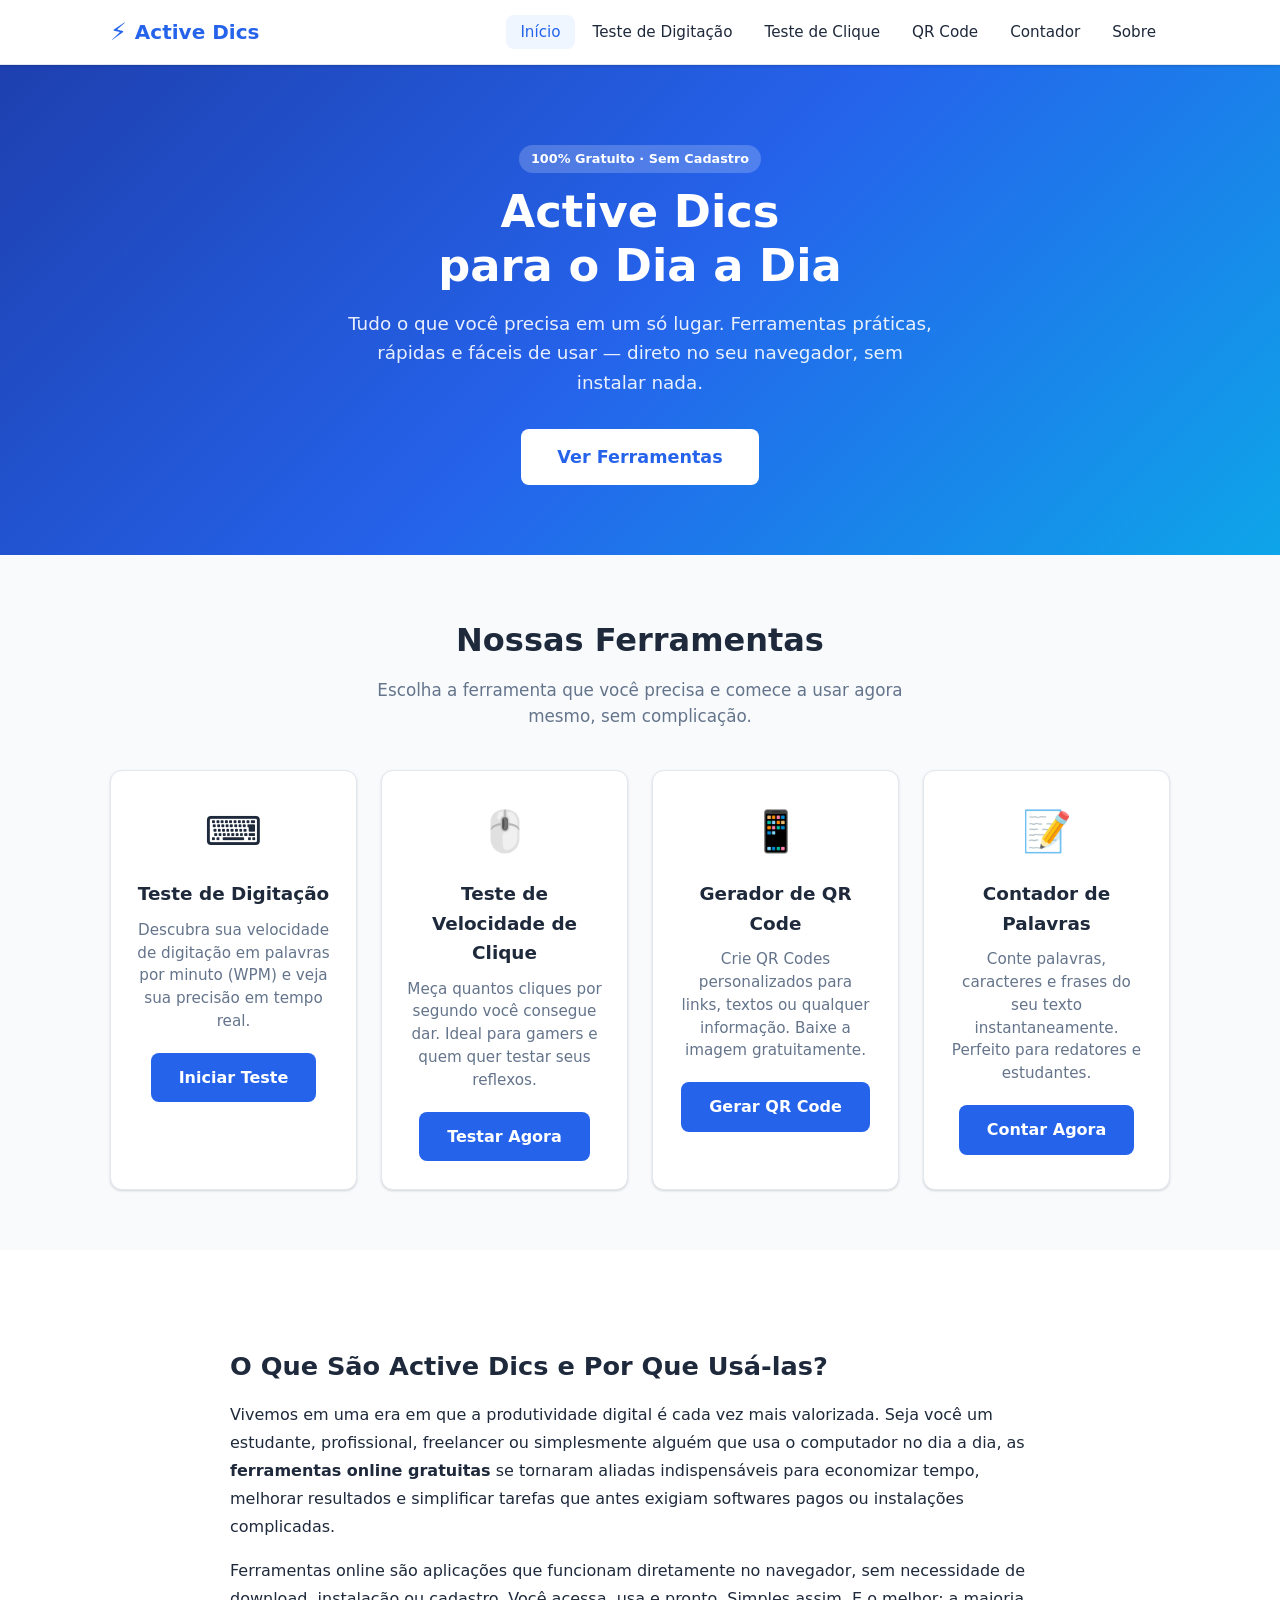
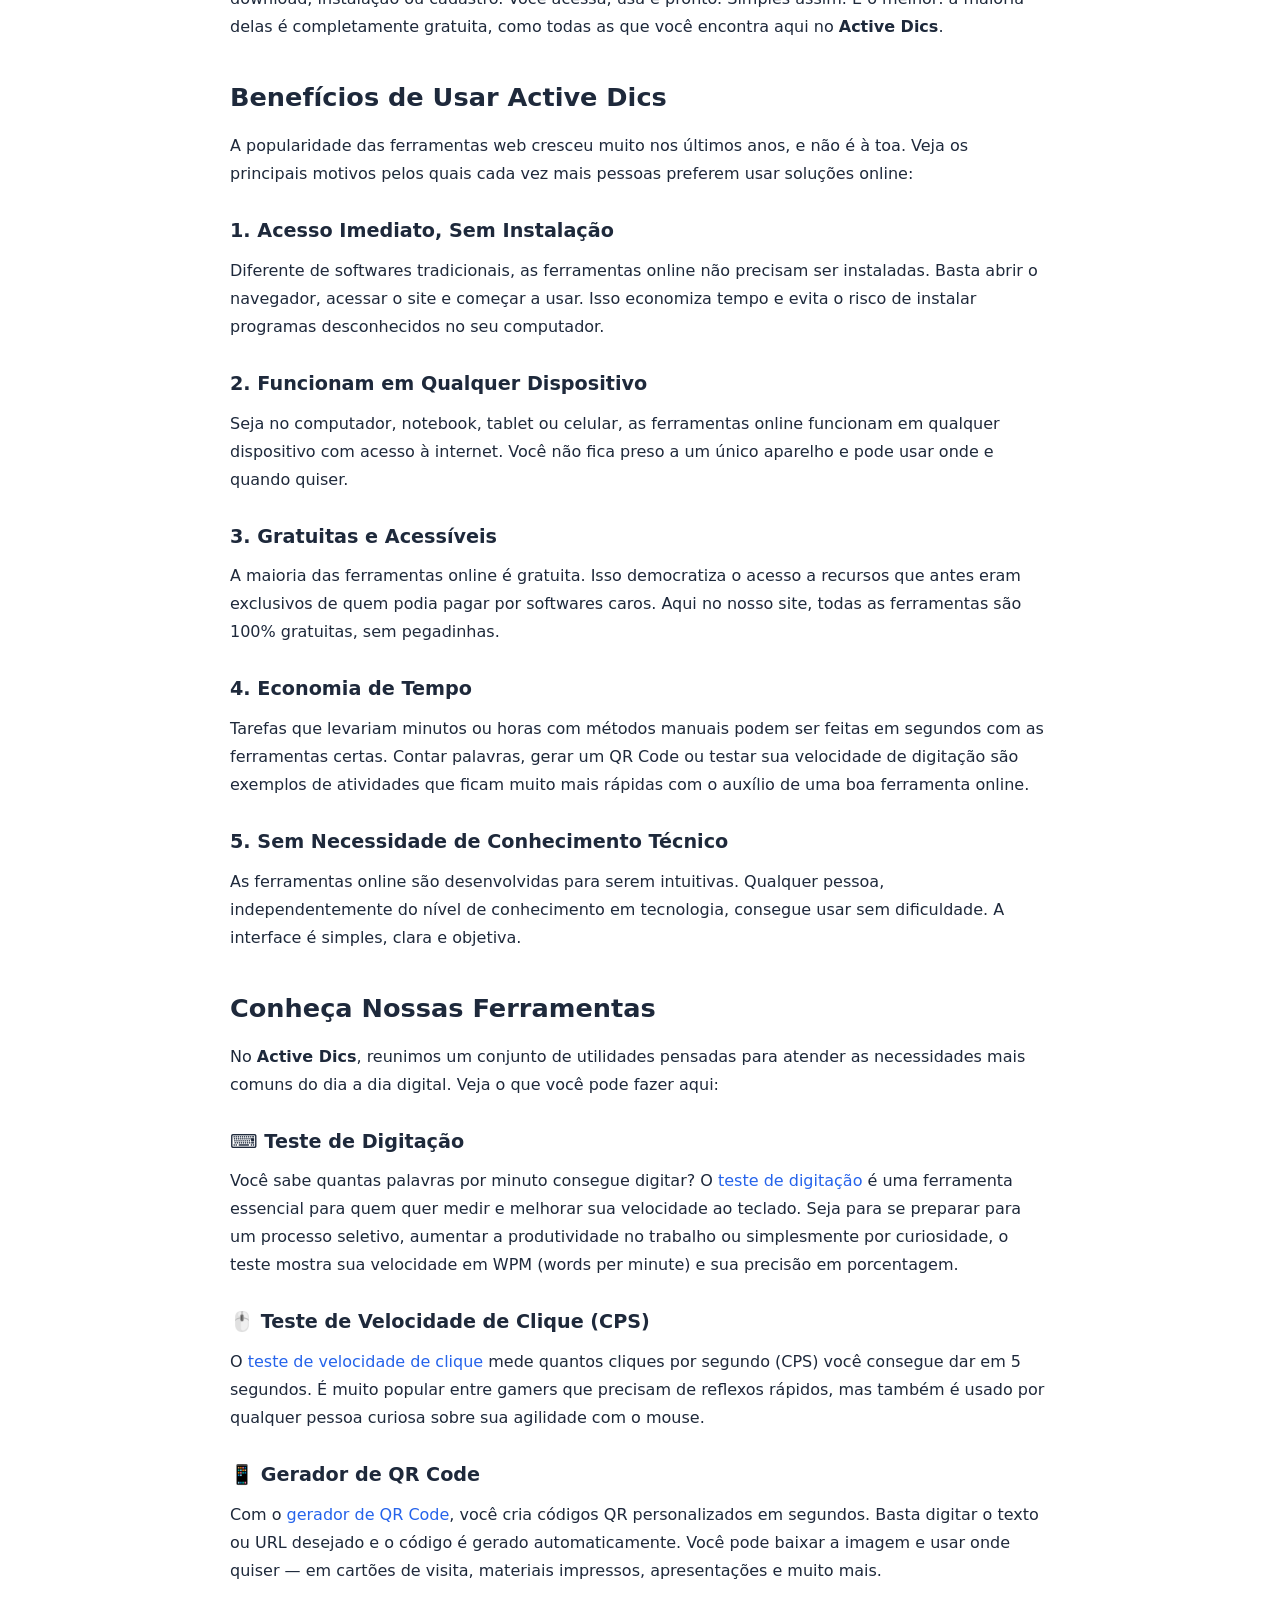
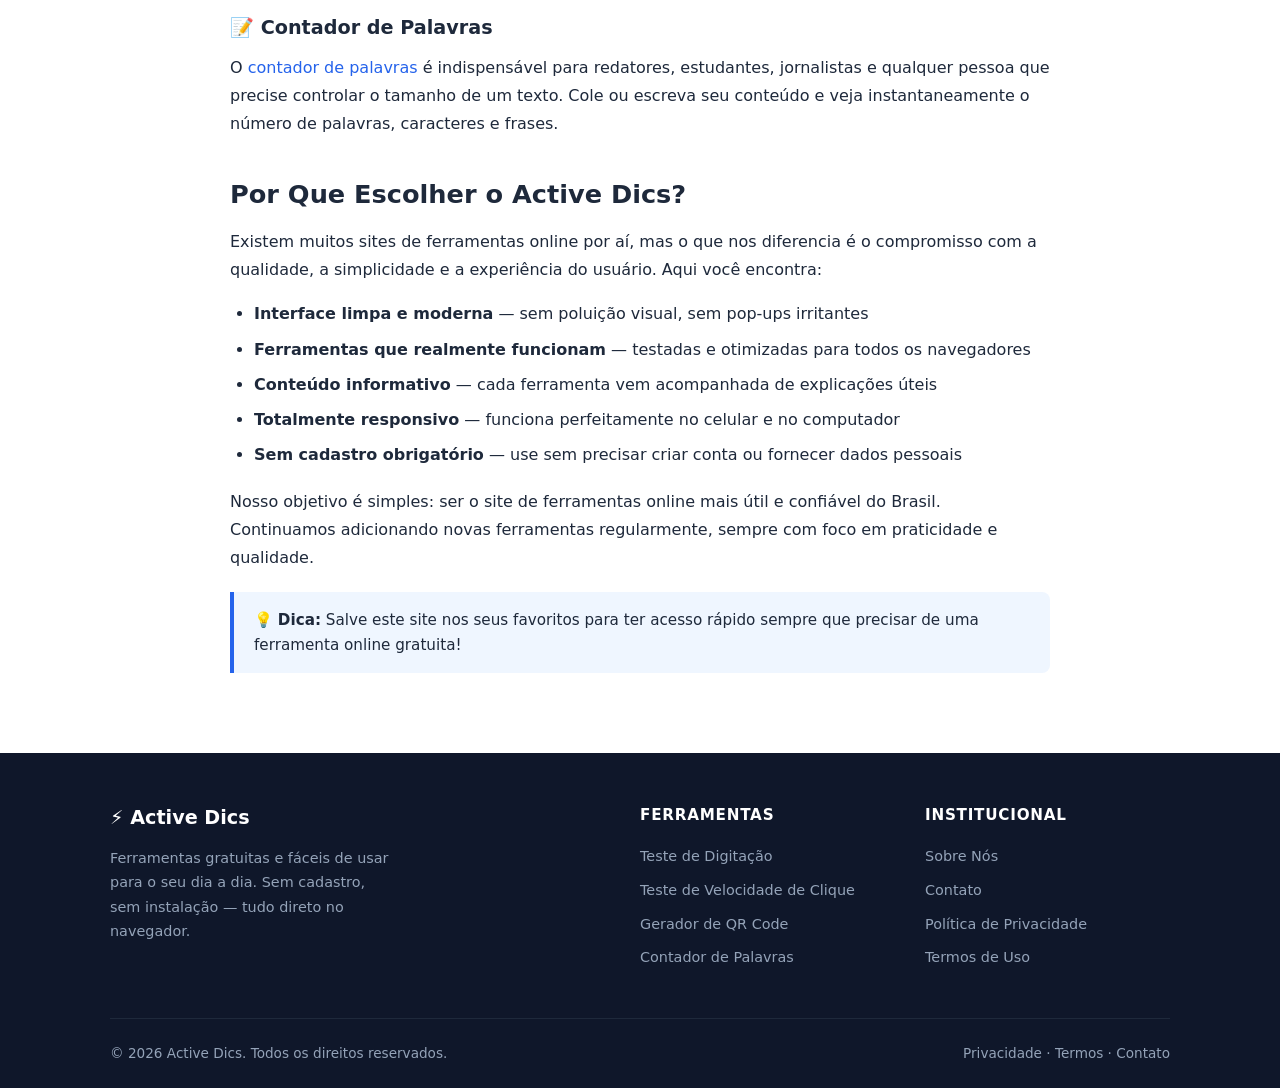
==== index.html @ cbcc15b8 "v1.0" ====
<!DOCTYPE html>
<html lang="pt-BR">
<head>
  <meta charset="UTF-8" />
  <meta name="viewport" content="width=device-width, initial-scale=1.0" />
  <title>Active Dics — Ferramentas Digitais Grátis para o Dia a Dia</title>
  <meta name="description" content="Acesse ferramentas online gratuitas: teste de digitação, teste de velocidade de clique, gerador de QR Code, contador de palavras e muito mais. Sem cadastro, direto no navegador." />
  <meta name="keywords" content="ferramentas online grátis, teste de digitação, gerador qr code, contador de palavras, teste de clique, ferramentas web" />
  <meta name="robots" content="index, follow" />
  <link rel="canonical" href="https://activedics.com/index.html" />
  <!-- Open Graph -->
  <meta property="og:title" content="Active Dics para o Dia a Dia" />
  <meta property="og:description" content="Ferramentas gratuitas e fáceis de usar direto no navegador. Teste de digitação, QR Code, contador de palavras e mais." />
  <meta property="og:type" content="website" />
  <link rel="stylesheet" href="css/style.css" />
</head>
<body>

  <div id="header-placeholder"></div>

  <!-- Hero -->
  <section class="hero">
    <div class="container">
      <span class="badge" style="background:rgba(255,255,255,0.2);color:white;">100% Gratuito · Sem Cadastro</span>
      <h1>Active Dics<br>para o Dia a Dia</h1>
      <p>Tudo o que você precisa em um só lugar. Ferramentas práticas, rápidas e fáceis de usar — direto no seu navegador, sem instalar nada.</p>
      <a href="#ferramentas" class="btn btn-primary btn-lg">Ver Ferramentas</a>
    </div>
  </section>

  <!-- Cards de Ferramentas -->
  <section class="section" id="ferramentas">
    <div class="container">
      <div class="section-title">
        <h2>Nossas Ferramentas</h2>
        <p>Escolha a ferramenta que você precisa e comece a usar agora mesmo, sem complicação.</p>
      </div>
      <div class="tools-grid">

        <div class="tool-card">
          <span class="tool-card-icon">⌨️</span>
          <h3>Teste de Digitação</h3>
          <p>Descubra sua velocidade de digitação em palavras por minuto (WPM) e veja sua precisão em tempo real.</p>
          <a href="teste-digitacao.html" class="btn btn-blue">Iniciar Teste</a>
        </div>

        <div class="tool-card">
          <span class="tool-card-icon">🖱️</span>
          <h3>Teste de Velocidade de Clique</h3>
          <p>Meça quantos cliques por segundo você consegue dar. Ideal para gamers e quem quer testar seus reflexos.</p>
          <a href="teste-clique.html" class="btn btn-blue">Testar Agora</a>
        </div>

        <div class="tool-card">
          <span class="tool-card-icon">📱</span>
          <h3>Gerador de QR Code</h3>
          <p>Crie QR Codes personalizados para links, textos ou qualquer informação. Baixe a imagem gratuitamente.</p>
          <a href="gerador-qrcode.html" class="btn btn-blue">Gerar QR Code</a>
        </div>

        <div class="tool-card">
          <span class="tool-card-icon">📝</span>
          <h3>Contador de Palavras</h3>
          <p>Conte palavras, caracteres e frases do seu texto instantaneamente. Perfeito para redatores e estudantes.</p>
          <a href="contador-palavras.html" class="btn btn-blue">Contar Agora</a>
        </div>

      </div>
    </div>
  </section>

  <!-- Conteúdo SEO -->
  <section class="section section-alt">
    <div class="container">
      <div class="seo-content">

        <h2>O Que São Active Dics e Por Que Usá-las?</h2>
        <p>Vivemos em uma era em que a produtividade digital é cada vez mais valorizada. Seja você um estudante, profissional, freelancer ou simplesmente alguém que usa o computador no dia a dia, as <strong>ferramentas online gratuitas</strong> se tornaram aliadas indispensáveis para economizar tempo, melhorar resultados e simplificar tarefas que antes exigiam softwares pagos ou instalações complicadas.</p>

        <p>Ferramentas online são aplicações que funcionam diretamente no navegador, sem necessidade de download, instalação ou cadastro. Você acessa, usa e pronto. Simples assim. E o melhor: a maioria delas é completamente gratuita, como todas as que você encontra aqui no <strong>Active Dics</strong>.</p>

        <h2>Benefícios de Usar Active Dics</h2>
        <p>A popularidade das ferramentas web cresceu muito nos últimos anos, e não é à toa. Veja os principais motivos pelos quais cada vez mais pessoas preferem usar soluções online:</p>

        <h3>1. Acesso Imediato, Sem Instalação</h3>
        <p>Diferente de softwares tradicionais, as ferramentas online não precisam ser instaladas. Basta abrir o navegador, acessar o site e começar a usar. Isso economiza tempo e evita o risco de instalar programas desconhecidos no seu computador.</p>

        <h3>2. Funcionam em Qualquer Dispositivo</h3>
        <p>Seja no computador, notebook, tablet ou celular, as ferramentas online funcionam em qualquer dispositivo com acesso à internet. Você não fica preso a um único aparelho e pode usar onde e quando quiser.</p>

        <h3>3. Gratuitas e Acessíveis</h3>
        <p>A maioria das ferramentas online é gratuita. Isso democratiza o acesso a recursos que antes eram exclusivos de quem podia pagar por softwares caros. Aqui no nosso site, todas as ferramentas são 100% gratuitas, sem pegadinhas.</p>

        <h3>4. Economia de Tempo</h3>
        <p>Tarefas que levariam minutos ou horas com métodos manuais podem ser feitas em segundos com as ferramentas certas. Contar palavras, gerar um QR Code ou testar sua velocidade de digitação são exemplos de atividades que ficam muito mais rápidas com o auxílio de uma boa ferramenta online.</p>

        <h3>5. Sem Necessidade de Conhecimento Técnico</h3>
        <p>As ferramentas online são desenvolvidas para serem intuitivas. Qualquer pessoa, independentemente do nível de conhecimento em tecnologia, consegue usar sem dificuldade. A interface é simples, clara e objetiva.</p>

        <h2>Conheça Nossas Ferramentas</h2>
        <p>No <strong>Active Dics</strong>, reunimos um conjunto de utilidades pensadas para atender as necessidades mais comuns do dia a dia digital. Veja o que você pode fazer aqui:</p>

        <h3>⌨️ Teste de Digitação</h3>
        <p>Você sabe quantas palavras por minuto consegue digitar? O <a href="teste-digitacao.html">teste de digitação</a> é uma ferramenta essencial para quem quer medir e melhorar sua velocidade ao teclado. Seja para se preparar para um processo seletivo, aumentar a produtividade no trabalho ou simplesmente por curiosidade, o teste mostra sua velocidade em WPM (words per minute) e sua precisão em porcentagem.</p>

        <h3>🖱️ Teste de Velocidade de Clique (CPS)</h3>
        <p>O <a href="teste-clique.html">teste de velocidade de clique</a> mede quantos cliques por segundo (CPS) você consegue dar em 5 segundos. É muito popular entre gamers que precisam de reflexos rápidos, mas também é usado por qualquer pessoa curiosa sobre sua agilidade com o mouse.</p>

        <h3>📱 Gerador de QR Code</h3>
        <p>Com o <a href="gerador-qrcode.html">gerador de QR Code</a>, você cria códigos QR personalizados em segundos. Basta digitar o texto ou URL desejado e o código é gerado automaticamente. Você pode baixar a imagem e usar onde quiser — em cartões de visita, materiais impressos, apresentações e muito mais.</p>

        <h3>📝 Contador de Palavras</h3>
        <p>O <a href="contador-palavras.html">contador de palavras</a> é indispensável para redatores, estudantes, jornalistas e qualquer pessoa que precise controlar o tamanho de um texto. Cole ou escreva seu conteúdo e veja instantaneamente o número de palavras, caracteres e frases.</p>

        <h2>Por Que Escolher o Active Dics?</h2>
        <p>Existem muitos sites de ferramentas online por aí, mas o que nos diferencia é o compromisso com a qualidade, a simplicidade e a experiência do usuário. Aqui você encontra:</p>
        <ul>
          <li><strong>Interface limpa e moderna</strong> — sem poluição visual, sem pop-ups irritantes</li>
          <li><strong>Ferramentas que realmente funcionam</strong> — testadas e otimizadas para todos os navegadores</li>
          <li><strong>Conteúdo informativo</strong> — cada ferramenta vem acompanhada de explicações úteis</li>
          <li><strong>Totalmente responsivo</strong> — funciona perfeitamente no celular e no computador</li>
          <li><strong>Sem cadastro obrigatório</strong> — use sem precisar criar conta ou fornecer dados pessoais</li>
        </ul>

        <p>Nosso objetivo é simples: ser o site de ferramentas online mais útil e confiável do Brasil. Continuamos adicionando novas ferramentas regularmente, sempre com foco em praticidade e qualidade.</p>

        <div class="info-box">
          💡 <strong>Dica:</strong> Salve este site nos seus favoritos para ter acesso rápido sempre que precisar de uma ferramenta online gratuita!
        </div>

      </div>
    </div>
  </section>

  <div id="footer-placeholder"></div>

  <script src="js/components.js"></script>
  <script src="js/main.js"></script>
</body>
</html>
---- css/style.css ----
/* ===========================
   Active Dics
   CSS Principal
   =========================== */

/* Reset e Base */
*, *::before, *::after {
  box-sizing: border-box;
  margin: 0;
  padding: 0;
}

:root {
  --primary: #2563eb;
  --primary-dark: #1d4ed8;
  --primary-light: #eff6ff;
  --secondary: #10b981;
  --accent: #f59e0b;
  --text: #1e293b;
  --text-muted: #64748b;
  --bg: #f8fafc;
  --white: #ffffff;
  --border: #e2e8f0;
  --shadow: 0 1px 3px rgba(0,0,0,0.1), 0 1px 2px rgba(0,0,0,0.06);
  --shadow-md: 0 4px 6px rgba(0,0,0,0.07), 0 2px 4px rgba(0,0,0,0.06);
  --shadow-lg: 0 10px 15px rgba(0,0,0,0.1), 0 4px 6px rgba(0,0,0,0.05);
  --radius: 8px;
  --radius-lg: 12px;
  --font: 'Segoe UI', system-ui, -apple-system, sans-serif;
}

html { scroll-behavior: smooth; }

body {
  font-family: var(--font);
  color: var(--text);
  background: var(--bg);
  line-height: 1.6;
  font-size: 16px;
}

a {
  color: var(--primary);
  text-decoration: none;
  transition: color 0.2s;
}
a:hover { color: var(--primary-dark); text-decoration: underline; }

img { max-width: 100%; height: auto; }

/* ===========================
   Layout
   =========================== */
.container {
  max-width: 1100px;
  margin: 0 auto;
  padding: 0 20px;
}

.section { padding: 60px 0; }
.section-alt { background: var(--white); }

/* ===========================
   Header / Nav
   =========================== */
header {
  background: var(--white);
  border-bottom: 1px solid var(--border);
  position: sticky;
  top: 0;
  z-index: 100;
  box-shadow: var(--shadow);
}

.nav-inner {
  display: flex;
  align-items: center;
  justify-content: space-between;
  height: 64px;
}

.logo {
  font-size: 1.25rem;
  font-weight: 700;
  color: var(--primary);
  text-decoration: none;
  display: flex;
  align-items: center;
  gap: 8px;
}
.logo:hover { text-decoration: none; color: var(--primary-dark); }
.logo-icon { font-size: 1.5rem; }

nav ul {
  list-style: none;
  display: flex;
  gap: 4px;
}

nav ul li a {
  padding: 8px 14px;
  border-radius: var(--radius);
  color: var(--text);
  font-size: 0.95rem;
  font-weight: 500;
  transition: background 0.2s, color 0.2s;
  text-decoration: none;
}
nav ul li a:hover,
nav ul li a.active {
  background: var(--primary-light);
  color: var(--primary);
  text-decoration: none;
}

.nav-toggle {
  display: none;
  background: none;
  border: none;
  cursor: pointer;
  padding: 8px;
  color: var(--text);
  font-size: 1.5rem;
}

/* ===========================
   Hero
   =========================== */
.hero {
  background: linear-gradient(135deg, #1e40af 0%, #2563eb 50%, #0ea5e9 100%);
  color: var(--white);
  padding: 80px 0 70px;
  text-align: center;
}

.hero h1 {
  font-size: clamp(1.8rem, 4vw, 2.8rem);
  font-weight: 800;
  margin-bottom: 16px;
  line-height: 1.2;
}

.hero p {
  font-size: 1.15rem;
  opacity: 0.9;
  max-width: 600px;
  margin: 0 auto 32px;
}

.btn {
  display: inline-flex;
  align-items: center;
  gap: 8px;
  padding: 12px 28px;
  border-radius: var(--radius);
  font-size: 1rem;
  font-weight: 600;
  cursor: pointer;
  border: none;
  transition: all 0.2s;
  text-decoration: none;
}

.btn-primary {
  background: var(--white);
  color: var(--primary);
}
.btn-primary:hover {
  background: var(--primary-light);
  color: var(--primary-dark);
  text-decoration: none;
  transform: translateY(-1px);
  box-shadow: var(--shadow-md);
}

.btn-blue {
  background: var(--primary);
  color: var(--white);
}
.btn-blue:hover {
  background: var(--primary-dark);
  color: var(--white);
  text-decoration: none;
  transform: translateY(-1px);
  box-shadow: var(--shadow-md);
}

.btn-green {
  background: var(--secondary);
  color: var(--white);
}
.btn-green:hover {
  background: #059669;
  color: var(--white);
  text-decoration: none;
  transform: translateY(-1px);
}

.btn-outline {
  background: transparent;
  color: var(--primary);
  border: 2px solid var(--primary);
}
.btn-outline:hover {
  background: var(--primary);
  color: var(--white);
  text-decoration: none;
}

.btn-lg { padding: 14px 36px; font-size: 1.1rem; }
.btn-sm { padding: 8px 18px; font-size: 0.9rem; }

/* ===========================
   Cards de Ferramentas
   =========================== */
.tools-grid {
  display: grid;
  grid-template-columns: repeat(auto-fit, minmax(240px, 1fr));
  gap: 24px;
  margin-top: 40px;
}

.tool-card {
  background: var(--white);
  border: 1px solid var(--border);
  border-radius: var(--radius-lg);
  padding: 28px 24px;
  text-align: center;
  transition: transform 0.2s, box-shadow 0.2s;
  box-shadow: var(--shadow);
}

.tool-card:hover {
  transform: translateY(-4px);
  box-shadow: var(--shadow-lg);
}

.tool-card-icon {
  font-size: 2.5rem;
  margin-bottom: 16px;
  display: block;
}

.tool-card h3 {
  font-size: 1.15rem;
  font-weight: 700;
  margin-bottom: 10px;
  color: var(--text);
}

.tool-card p {
  color: var(--text-muted);
  font-size: 0.95rem;
  margin-bottom: 20px;
  line-height: 1.5;
}

/* ===========================
   Seção de Conteúdo SEO
   =========================== */
.seo-content {
  max-width: 820px;
  margin: 0 auto;
}

.seo-content h2 {
  font-size: 1.6rem;
  font-weight: 700;
  margin: 36px 0 14px;
  color: var(--text);
}

.seo-content h3 {
  font-size: 1.2rem;
  font-weight: 600;
  margin: 28px 0 10px;
  color: var(--text);
}

.seo-content p {
  margin-bottom: 16px;
  color: var(--text);
  line-height: 1.75;
}

.seo-content ul, .seo-content ol {
  margin: 12px 0 20px 24px;
}

.seo-content li {
  margin-bottom: 8px;
  line-height: 1.7;
}

/* ===========================
   Ferramenta (Tool Box)
   =========================== */
.tool-box {
  background: var(--white);
  border: 1px solid var(--border);
  border-radius: var(--radius-lg);
  padding: 36px;
  box-shadow: var(--shadow-md);
  margin-bottom: 40px;
}

.tool-box h2 {
  font-size: 1.4rem;
  font-weight: 700;
  margin-bottom: 20px;
  color: var(--text);
  display: flex;
  align-items: center;
  gap: 10px;
}

/* ===========================
   Typing Test
   =========================== */
#typing-text-display {
  background: var(--bg);
  border: 2px solid var(--border);
  border-radius: var(--radius);
  padding: 20px;
  font-size: 1.1rem;
  line-height: 1.8;
  margin-bottom: 16px;
  min-height: 100px;
  user-select: none;
  word-break: break-word;
  word-wrap: break-word;
  overflow-wrap: break-word;
  white-space: pre-wrap;
  overflow: hidden;
}

#typing-text-display .correct { color: var(--secondary); }
#typing-text-display .incorrect { color: #ef4444; background: #fee2e2; border-radius: 2px; }
#typing-text-display .current { background: var(--primary); color: white; border-radius: 2px; }
#typing-text-display span { white-space: pre-wrap; }

#typing-input {
  width: 100%;
  padding: 14px 16px;
  border: 2px solid var(--border);
  border-radius: var(--radius);
  font-size: 1rem;
  font-family: var(--font);
  resize: none;
  transition: border-color 0.2s;
  outline: none;
}
#typing-input:focus { border-color: var(--primary); }

.stats-row {
  display: flex;
  gap: 20px;
  flex-wrap: wrap;
  margin: 20px 0;
}

.stat-box {
  flex: 1;
  min-width: 100px;
  background: var(--primary-light);
  border-radius: var(--radius);
  padding: 16px;
  text-align: center;
}

.stat-box .stat-value {
  font-size: 2rem;
  font-weight: 800;
  color: var(--primary);
  display: block;
}

.stat-box .stat-label {
  font-size: 0.85rem;
  color: var(--text-muted);
  font-weight: 500;
}

.result-screen {
  display: none;
  text-align: center;
  padding: 30px;
  background: linear-gradient(135deg, var(--primary-light), #f0fdf4);
  border-radius: var(--radius-lg);
  border: 1px solid var(--border);
}

.result-screen.show { display: block; }

.result-screen h3 {
  font-size: 1.5rem;
  margin-bottom: 20px;
  color: var(--text);
}

.result-grid {
  display: flex;
  justify-content: center;
  gap: 30px;
  flex-wrap: wrap;
  margin-bottom: 24px;
}

.result-item {
  text-align: center;
}

.result-item .big-num {
  font-size: 3rem;
  font-weight: 800;
  color: var(--primary);
  display: block;
}

.result-item .label {
  font-size: 0.9rem;
  color: var(--text-muted);
}

/* ===========================
   CPS Test
   =========================== */
#cps-btn {
  width: 100%;
  padding: 40px;
  font-size: 1.4rem;
  font-weight: 700;
  border-radius: var(--radius-lg);
  background: linear-gradient(135deg, var(--primary), var(--primary-dark));
  color: white;
  border: none;
  cursor: pointer;
  transition: all 0.1s;
  user-select: none;
  box-shadow: var(--shadow-md);
}

#cps-btn:active { transform: scale(0.98); }

#cps-btn.active {
  background: linear-gradient(135deg, var(--secondary), #059669);
}

.cps-timer-bar {
  height: 8px;
  background: var(--border);
  border-radius: 99px;
  margin: 16px 0;
  overflow: hidden;
}

.cps-timer-fill {
  height: 100%;
  background: var(--primary);
  border-radius: 99px;
  transition: width 0.1s linear;
  width: 100%;
}

/* ===========================
   QR Code
   =========================== */
#qr-input {
  width: 100%;
  padding: 14px 16px;
  border: 2px solid var(--border);
  border-radius: var(--radius);
  font-size: 1rem;
  font-family: var(--font);
  outline: none;
  transition: border-color 0.2s;
  margin-bottom: 16px;
}
#qr-input:focus { border-color: var(--primary); }

#qr-output {
  display: flex;
  flex-direction: column;
  align-items: center;
  gap: 16px;
  padding: 24px;
  background: var(--bg);
  border-radius: var(--radius);
  border: 1px solid var(--border);
  min-height: 200px;
  justify-content: center;
}

#qr-canvas {
  border-radius: var(--radius);
  box-shadow: var(--shadow);
}

/* ===========================
   Word Counter
   =========================== */
#word-input {
  width: 100%;
  min-height: 200px;
  padding: 16px;
  border: 2px solid var(--border);
  border-radius: var(--radius);
  font-size: 1rem;
  font-family: var(--font);
  resize: vertical;
  outline: none;
  transition: border-color 0.2s;
  line-height: 1.6;
}
#word-input:focus { border-color: var(--primary); }

.word-stats {
  display: grid;
  grid-template-columns: repeat(auto-fit, minmax(130px, 1fr));
  gap: 16px;
  margin-top: 20px;
}

.word-stat {
  background: var(--white);
  border: 1px solid var(--border);
  border-radius: var(--radius);
  padding: 20px 16px;
  text-align: center;
  box-shadow: var(--shadow);
}

.word-stat .num {
  font-size: 2.2rem;
  font-weight: 800;
  color: var(--primary);
  display: block;
}

.word-stat .lbl {
  font-size: 0.85rem;
  color: var(--text-muted);
  font-weight: 500;
}

/* ===========================
   Contact Form
   =========================== */
.contact-form {
  max-width: 600px;
  margin: 0 auto;
}

.form-group {
  margin-bottom: 20px;
}

.form-group label {
  display: block;
  font-weight: 600;
  margin-bottom: 6px;
  color: var(--text);
  font-size: 0.95rem;
}

.form-group input,
.form-group textarea,
.form-group select {
  width: 100%;
  padding: 12px 16px;
  border: 2px solid var(--border);
  border-radius: var(--radius);
  font-size: 1rem;
  font-family: var(--font);
  outline: none;
  transition: border-color 0.2s;
  background: var(--white);
  color: var(--text);
}

.form-group input:focus,
.form-group textarea:focus {
  border-color: var(--primary);
}

.form-group textarea { min-height: 140px; resize: vertical; }

.form-success {
  display: none;
  background: #f0fdf4;
  border: 1px solid #86efac;
  border-radius: var(--radius);
  padding: 20px;
  text-align: center;
  color: #166534;
  font-weight: 600;
}

/* ===========================
   Page Hero (inner pages)
   =========================== */
.page-hero {
  background: linear-gradient(135deg, #1e40af 0%, #2563eb 100%);
  color: white;
  padding: 50px 0 40px;
  text-align: center;
}

.page-hero h1 {
  font-size: clamp(1.6rem, 3.5vw, 2.4rem);
  font-weight: 800;
  margin-bottom: 10px;
}

.page-hero p {
  opacity: 0.9;
  font-size: 1.05rem;
  max-width: 560px;
  margin: 0 auto;
}

/* ===========================
   Breadcrumb
   =========================== */
.breadcrumb {
  padding: 12px 0;
  font-size: 0.9rem;
  color: var(--text-muted);
}

.breadcrumb a { color: var(--primary); }
.breadcrumb span { margin: 0 6px; }

/* ===========================
   Section Titles
   =========================== */
.section-title {
  text-align: center;
  margin-bottom: 40px;
}

.section-title h2 {
  font-size: clamp(1.5rem, 3vw, 2rem);
  font-weight: 800;
  color: var(--text);
  margin-bottom: 10px;
}

.section-title p {
  color: var(--text-muted);
  font-size: 1.05rem;
  max-width: 560px;
  margin: 0 auto;
}

/* ===========================
   Badge
   =========================== */
.badge {
  display: inline-block;
  padding: 4px 12px;
  border-radius: 99px;
  font-size: 0.8rem;
  font-weight: 600;
  background: var(--primary-light);
  color: var(--primary);
  margin-bottom: 12px;
}

/* ===========================
   Alert / Info Box
   =========================== */
.info-box {
  background: var(--primary-light);
  border-left: 4px solid var(--primary);
  border-radius: 0 var(--radius) var(--radius) 0;
  padding: 16px 20px;
  margin: 20px 0;
  color: var(--text);
  font-size: 0.95rem;
}

/* ===========================
   Footer
   =========================== */
footer {
  background: #0f172a;
  color: #94a3b8;
  padding: 50px 0 24px;
}

.footer-grid {
  display: grid;
  grid-template-columns: 2fr 1fr 1fr;
  gap: 40px;
  margin-bottom: 40px;
}

.footer-brand .logo {
  color: white;
  font-size: 1.2rem;
  margin-bottom: 12px;
  display: inline-flex;
}

.footer-brand p {
  font-size: 0.9rem;
  line-height: 1.7;
  max-width: 280px;
}

.footer-col h4 {
  color: white;
  font-size: 0.95rem;
  font-weight: 700;
  margin-bottom: 16px;
  text-transform: uppercase;
  letter-spacing: 0.05em;
}

.footer-col ul { list-style: none; }
.footer-col ul li { margin-bottom: 8px; }
.footer-col ul li a {
  color: #94a3b8;
  font-size: 0.9rem;
  transition: color 0.2s;
  text-decoration: none;
}
.footer-col ul li a:hover { color: white; text-decoration: none; }

.footer-bottom {
  border-top: 1px solid #1e293b;
  padding-top: 24px;
  display: flex;
  justify-content: space-between;
  align-items: center;
  flex-wrap: wrap;
  gap: 12px;
  font-size: 0.85rem;
}

.footer-bottom a { color: #94a3b8; }
.footer-bottom a:hover { color: white; }

/* ===========================
   About / Legal pages
   =========================== */
.prose {
  max-width: 820px;
  margin: 0 auto;
}

.prose h2 {
  font-size: 1.5rem;
  font-weight: 700;
  margin: 36px 0 14px;
  color: var(--text);
  padding-bottom: 8px;
  border-bottom: 2px solid var(--border);
}

.prose h3 {
  font-size: 1.15rem;
  font-weight: 600;
  margin: 24px 0 10px;
  color: var(--text);
}

.prose p {
  margin-bottom: 16px;
  line-height: 1.8;
  color: var(--text);
}

.prose ul, .prose ol {
  margin: 12px 0 20px 24px;
}

.prose li {
  margin-bottom: 8px;
  line-height: 1.7;
}

.prose strong { color: var(--text); }

/* ===========================
   Responsive
   =========================== */
@media (max-width: 768px) {
  nav ul { display: none; flex-direction: column; }
  nav ul.open {
    display: flex;
    position: absolute;
    top: 64px;
    left: 0;
    right: 0;
    background: var(--white);
    border-bottom: 1px solid var(--border);
    padding: 12px 20px;
    box-shadow: var(--shadow-md);
  }
  nav ul li a { display: block; padding: 10px 14px; }
  .nav-toggle { display: block; }

  .footer-grid { grid-template-columns: 1fr; gap: 28px; }
  .footer-bottom { flex-direction: column; text-align: center; }

  .tool-box { padding: 24px 18px; }
  .stats-row { gap: 12px; }
  .result-grid { gap: 20px; }

  .hero { padding: 50px 0 45px; }
  .section { padding: 40px 0; }
}

@media (max-width: 480px) {
  .tools-grid { grid-template-columns: 1fr; }
  .word-stats { grid-template-columns: repeat(2, 1fr); }
}
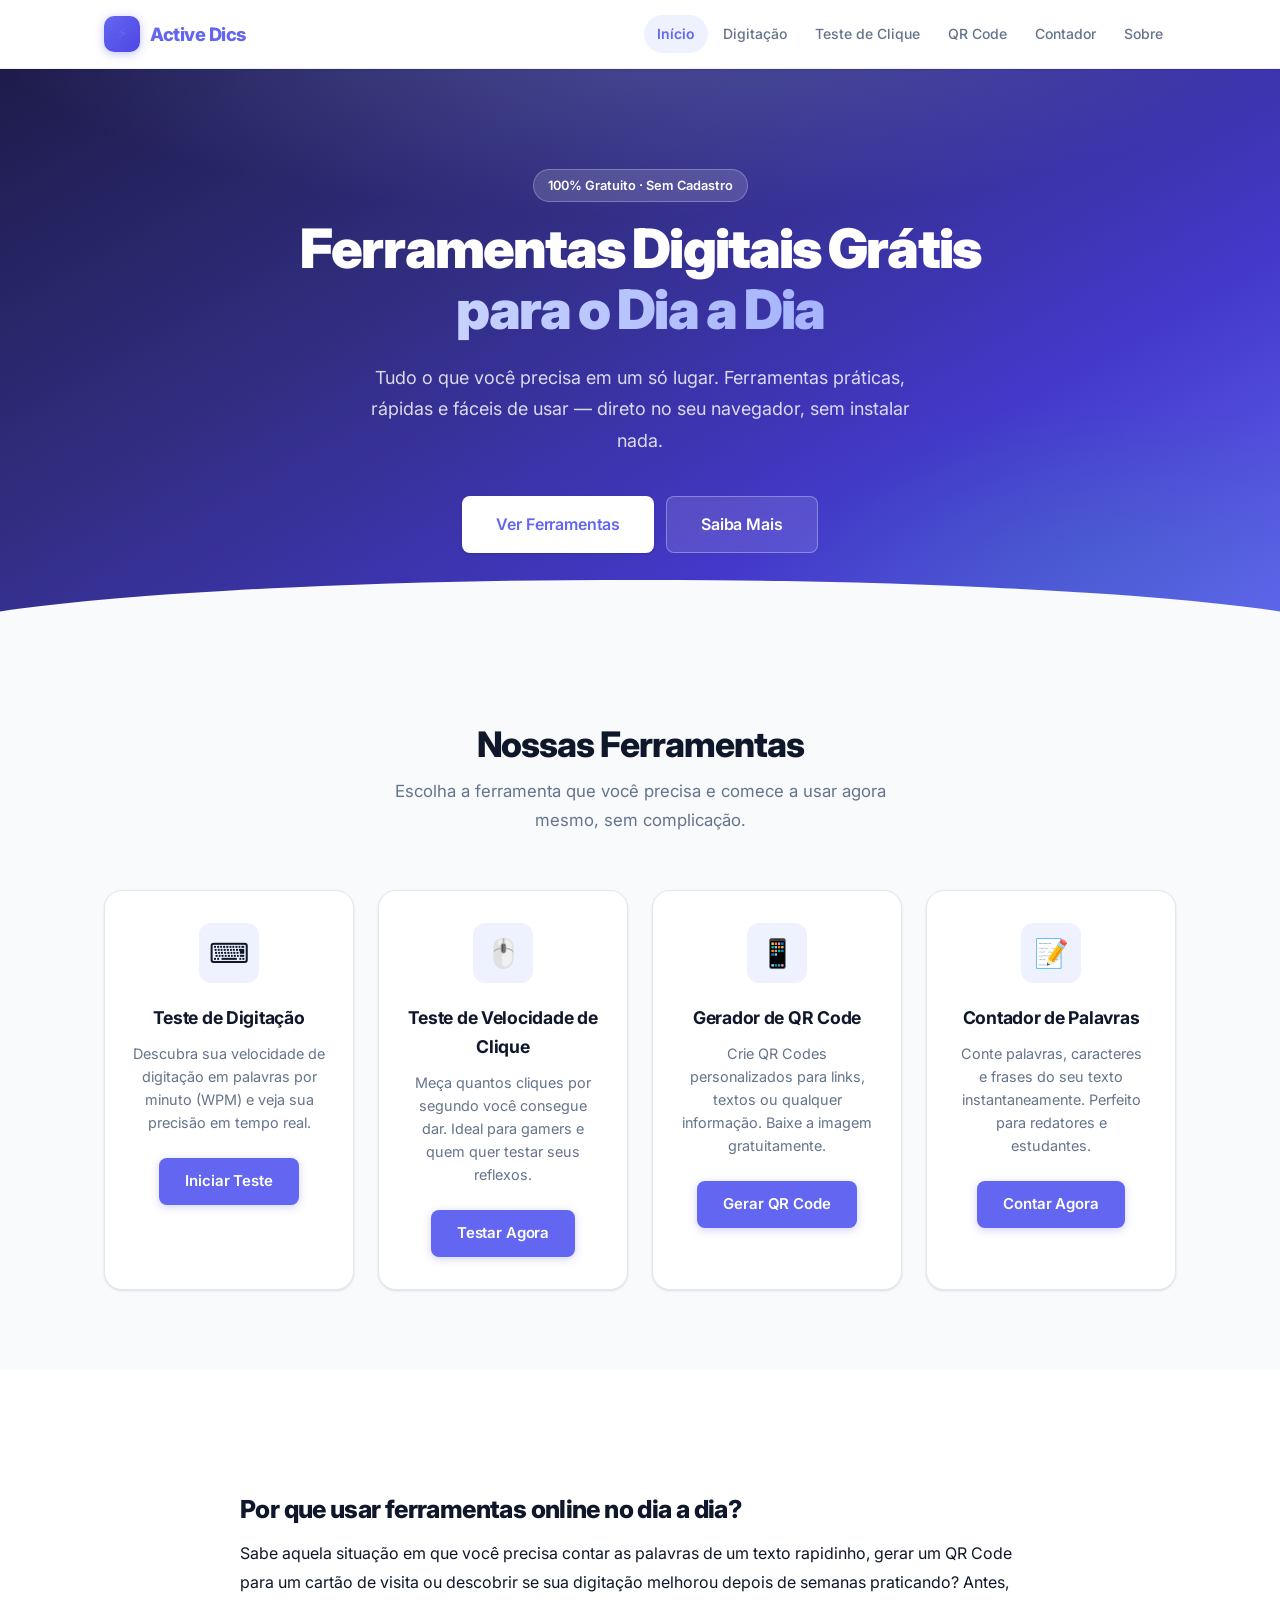
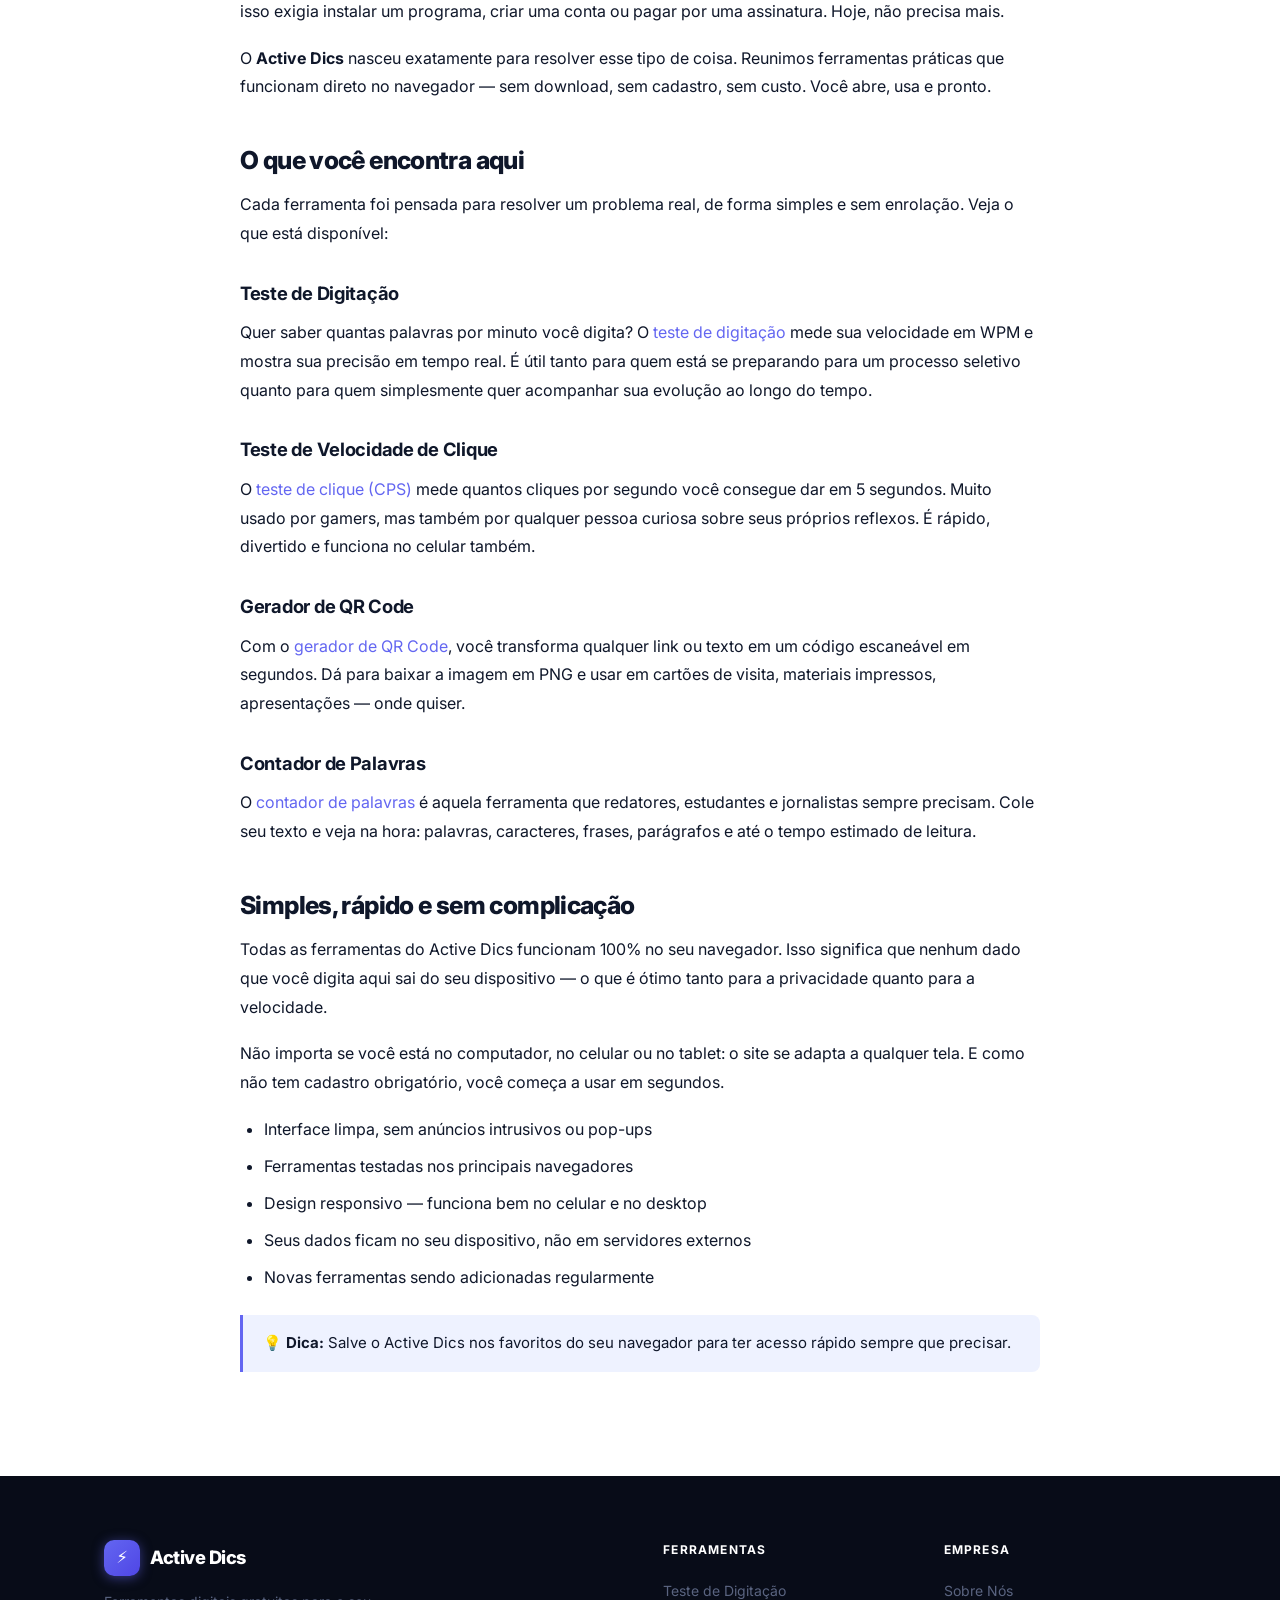
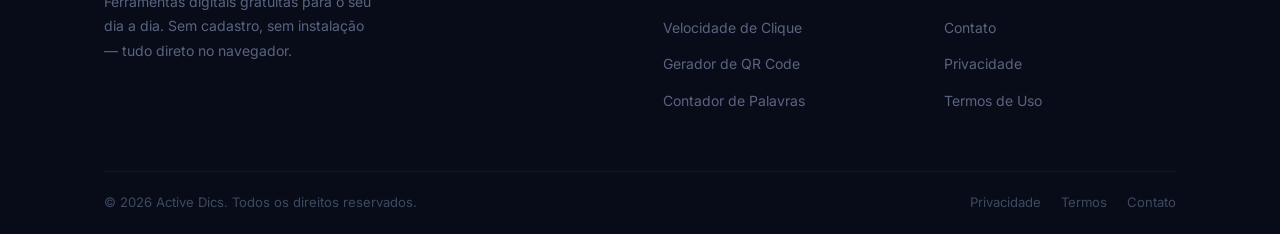
==== commit 459f804a: "Ajuste de stilo e css novo." ====
--- a/index.html
+++ b/index.html
@@ -3,15 +3,15 @@
 <head>
   <meta charset="UTF-8" />
   <meta name="viewport" content="width=device-width, initial-scale=1.0" />
-  <title>Active Dics — Ferramentas Digitais Grátis para o Dia a Dia</title>
-  <meta name="description" content="Acesse ferramentas online gratuitas: teste de digitação, teste de velocidade de clique, gerador de QR Code, contador de palavras e muito mais. Sem cadastro, direto no navegador." />
-  <meta name="keywords" content="ferramentas online grátis, teste de digitação, gerador qr code, contador de palavras, teste de clique, ferramentas web" />
+  <title>Active Dics — Ferramentas Digitais Gratuitas para o Dia a Dia</title>
+  <meta name="description" content="Teste sua velocidade de digitação, gere QR Codes, conte palavras e muito mais. Ferramentas gratuitas que funcionam direto no navegador, sem cadastro e sem instalação." />
+  <meta name="keywords" content="ferramentas online grátis, teste de digitação, gerador de qr code, contador de palavras, teste de clique, activedics" />
   <meta name="robots" content="index, follow" />
-  <link rel="canonical" href="https://activedics.com/index.html" />
-  <!-- Open Graph -->
-  <meta property="og:title" content="Active Dics para o Dia a Dia" />
-  <meta property="og:description" content="Ferramentas gratuitas e fáceis de usar direto no navegador. Teste de digitação, QR Code, contador de palavras e mais." />
+  <link rel="canonical" href="https://activedics.com/" />
+  <meta property="og:title" content="Active Dics — Ferramentas Digitais Gratuitas" />
+  <meta property="og:description" content="Teste sua digitação, gere QR Codes, conte palavras e mais. Tudo grátis, sem cadastro, direto no navegador." />
   <meta property="og:type" content="website" />
+  <meta property="og:url" content="https://activedics.com/" />
   <link rel="stylesheet" href="css/style.css" />
 </head>
 <body>
@@ -21,10 +21,13 @@
   <!-- Hero -->
   <section class="hero">
     <div class="container">
-      <span class="badge" style="background:rgba(255,255,255,0.2);color:white;">100% Gratuito · Sem Cadastro</span>
-      <h1>Active Dics<br>para o Dia a Dia</h1>
+      <span class="badge badge-white">100% Gratuito · Sem Cadastro</span>
+      <h1>Ferramentas Digitais Grátis<br><em>para o Dia a Dia</em></h1>
       <p>Tudo o que você precisa em um só lugar. Ferramentas práticas, rápidas e fáceis de usar — direto no seu navegador, sem instalar nada.</p>
-      <a href="#ferramentas" class="btn btn-primary btn-lg">Ver Ferramentas</a>
+      <div class="hero-actions">
+        <a href="#ferramentas" class="btn btn-primary btn-lg">Ver Ferramentas</a>
+        <a href="sobre.html" class="btn btn-ghost-white btn-lg">Saiba Mais</a>
+      </div>
     </div>
   </section>
 
@@ -74,58 +77,41 @@
     <div class="container">
       <div class="seo-content">
 
-        <h2>O Que São Active Dics e Por Que Usá-las?</h2>
-        <p>Vivemos em uma era em que a produtividade digital é cada vez mais valorizada. Seja você um estudante, profissional, freelancer ou simplesmente alguém que usa o computador no dia a dia, as <strong>ferramentas online gratuitas</strong> se tornaram aliadas indispensáveis para economizar tempo, melhorar resultados e simplificar tarefas que antes exigiam softwares pagos ou instalações complicadas.</p>
+        <h2>Por que usar ferramentas online no dia a dia?</h2>
+        <p>Sabe aquela situação em que você precisa contar as palavras de um texto rapidinho, gerar um QR Code para um cartão de visita ou descobrir se sua digitação melhorou depois de semanas praticando? Antes, isso exigia instalar um programa, criar uma conta ou pagar por uma assinatura. Hoje, não precisa mais.</p>
 
-        <p>Ferramentas online são aplicações que funcionam diretamente no navegador, sem necessidade de download, instalação ou cadastro. Você acessa, usa e pronto. Simples assim. E o melhor: a maioria delas é completamente gratuita, como todas as que você encontra aqui no <strong>Active Dics</strong>.</p>
+        <p>O <strong>Active Dics</strong> nasceu exatamente para resolver esse tipo de coisa. Reunimos ferramentas práticas que funcionam direto no navegador — sem download, sem cadastro, sem custo. Você abre, usa e pronto.</p>
 
-        <h2>Benefícios de Usar Active Dics</h2>
-        <p>A popularidade das ferramentas web cresceu muito nos últimos anos, e não é à toa. Veja os principais motivos pelos quais cada vez mais pessoas preferem usar soluções online:</p>
+        <h2>O que você encontra aqui</h2>
+        <p>Cada ferramenta foi pensada para resolver um problema real, de forma simples e sem enrolação. Veja o que está disponível:</p>
 
-        <h3>1. Acesso Imediato, Sem Instalação</h3>
-        <p>Diferente de softwares tradicionais, as ferramentas online não precisam ser instaladas. Basta abrir o navegador, acessar o site e começar a usar. Isso economiza tempo e evita o risco de instalar programas desconhecidos no seu computador.</p>
+        <h3>Teste de Digitação</h3>
+        <p>Quer saber quantas palavras por minuto você digita? O <a href="teste-digitacao.html">teste de digitação</a> mede sua velocidade em WPM e mostra sua precisão em tempo real. É útil tanto para quem está se preparando para um processo seletivo quanto para quem simplesmente quer acompanhar sua evolução ao longo do tempo.</p>
 
-        <h3>2. Funcionam em Qualquer Dispositivo</h3>
-        <p>Seja no computador, notebook, tablet ou celular, as ferramentas online funcionam em qualquer dispositivo com acesso à internet. Você não fica preso a um único aparelho e pode usar onde e quando quiser.</p>
+        <h3>Teste de Velocidade de Clique</h3>
+        <p>O <a href="teste-clique.html">teste de clique (CPS)</a> mede quantos cliques por segundo você consegue dar em 5 segundos. Muito usado por gamers, mas também por qualquer pessoa curiosa sobre seus próprios reflexos. É rápido, divertido e funciona no celular também.</p>
 
-        <h3>3. Gratuitas e Acessíveis</h3>
-        <p>A maioria das ferramentas online é gratuita. Isso democratiza o acesso a recursos que antes eram exclusivos de quem podia pagar por softwares caros. Aqui no nosso site, todas as ferramentas são 100% gratuitas, sem pegadinhas.</p>
+        <h3>Gerador de QR Code</h3>
+        <p>Com o <a href="gerador-qrcode.html">gerador de QR Code</a>, você transforma qualquer link ou texto em um código escaneável em segundos. Dá para baixar a imagem em PNG e usar em cartões de visita, materiais impressos, apresentações — onde quiser.</p>
 
-        <h3>4. Economia de Tempo</h3>
-        <p>Tarefas que levariam minutos ou horas com métodos manuais podem ser feitas em segundos com as ferramentas certas. Contar palavras, gerar um QR Code ou testar sua velocidade de digitação são exemplos de atividades que ficam muito mais rápidas com o auxílio de uma boa ferramenta online.</p>
+        <h3>Contador de Palavras</h3>
+        <p>O <a href="contador-palavras.html">contador de palavras</a> é aquela ferramenta que redatores, estudantes e jornalistas sempre precisam. Cole seu texto e veja na hora: palavras, caracteres, frases, parágrafos e até o tempo estimado de leitura.</p>
 
-        <h3>5. Sem Necessidade de Conhecimento Técnico</h3>
-        <p>As ferramentas online são desenvolvidas para serem intuitivas. Qualquer pessoa, independentemente do nível de conhecimento em tecnologia, consegue usar sem dificuldade. A interface é simples, clara e objetiva.</p>
+        <h2>Simples, rápido e sem complicação</h2>
+        <p>Todas as ferramentas do Active Dics funcionam 100% no seu navegador. Isso significa que nenhum dado que você digita aqui sai do seu dispositivo — o que é ótimo tanto para a privacidade quanto para a velocidade.</p>
 
-        <h2>Conheça Nossas Ferramentas</h2>
-        <p>No <strong>Active Dics</strong>, reunimos um conjunto de utilidades pensadas para atender as necessidades mais comuns do dia a dia digital. Veja o que você pode fazer aqui:</p>
+        <p>Não importa se você está no computador, no celular ou no tablet: o site se adapta a qualquer tela. E como não tem cadastro obrigatório, você começa a usar em segundos.</p>
 
-        <h3>⌨️ Teste de Digitação</h3>
-        <p>Você sabe quantas palavras por minuto consegue digitar? O <a href="teste-digitacao.html">teste de digitação</a> é uma ferramenta essencial para quem quer medir e melhorar sua velocidade ao teclado. Seja para se preparar para um processo seletivo, aumentar a produtividade no trabalho ou simplesmente por curiosidade, o teste mostra sua velocidade em WPM (words per minute) e sua precisão em porcentagem.</p>
-
-        <h3>🖱️ Teste de Velocidade de Clique (CPS)</h3>
-        <p>O <a href="teste-clique.html">teste de velocidade de clique</a> mede quantos cliques por segundo (CPS) você consegue dar em 5 segundos. É muito popular entre gamers que precisam de reflexos rápidos, mas também é usado por qualquer pessoa curiosa sobre sua agilidade com o mouse.</p>
-
-        <h3>📱 Gerador de QR Code</h3>
-        <p>Com o <a href="gerador-qrcode.html">gerador de QR Code</a>, você cria códigos QR personalizados em segundos. Basta digitar o texto ou URL desejado e o código é gerado automaticamente. Você pode baixar a imagem e usar onde quiser — em cartões de visita, materiais impressos, apresentações e muito mais.</p>
-
-        <h3>📝 Contador de Palavras</h3>
-        <p>O <a href="contador-palavras.html">contador de palavras</a> é indispensável para redatores, estudantes, jornalistas e qualquer pessoa que precise controlar o tamanho de um texto. Cole ou escreva seu conteúdo e veja instantaneamente o número de palavras, caracteres e frases.</p>
-
-        <h2>Por Que Escolher o Active Dics?</h2>
-        <p>Existem muitos sites de ferramentas online por aí, mas o que nos diferencia é o compromisso com a qualidade, a simplicidade e a experiência do usuário. Aqui você encontra:</p>
         <ul>
-          <li><strong>Interface limpa e moderna</strong> — sem poluição visual, sem pop-ups irritantes</li>
-          <li><strong>Ferramentas que realmente funcionam</strong> — testadas e otimizadas para todos os navegadores</li>
-          <li><strong>Conteúdo informativo</strong> — cada ferramenta vem acompanhada de explicações úteis</li>
-          <li><strong>Totalmente responsivo</strong> — funciona perfeitamente no celular e no computador</li>
-          <li><strong>Sem cadastro obrigatório</strong> — use sem precisar criar conta ou fornecer dados pessoais</li>
+          <li>Interface limpa, sem anúncios intrusivos ou pop-ups</li>
+          <li>Ferramentas testadas nos principais navegadores</li>
+          <li>Design responsivo — funciona bem no celular e no desktop</li>
+          <li>Seus dados ficam no seu dispositivo, não em servidores externos</li>
+          <li>Novas ferramentas sendo adicionadas regularmente</li>
         </ul>
 
-        <p>Nosso objetivo é simples: ser o site de ferramentas online mais útil e confiável do Brasil. Continuamos adicionando novas ferramentas regularmente, sempre com foco em praticidade e qualidade.</p>
-
         <div class="info-box">
-          💡 <strong>Dica:</strong> Salve este site nos seus favoritos para ter acesso rápido sempre que precisar de uma ferramenta online gratuita!
+          💡 <strong>Dica:</strong> Salve o Active Dics nos favoritos do seu navegador para ter acesso rápido sempre que precisar.
         </div>
 
       </div>
--- a/css/style.css
+++ b/css/style.css
@@ -1,819 +1,800 @@
 /* ===========================
-   Active Dics
-   CSS Principal
+   Active Dics — Design System v2
    =========================== */
 
-/* Reset e Base */
-*, *::before, *::after {
-  box-sizing: border-box;
-  margin: 0;
-  padding: 0;
-}
+@import url('https://fonts.googleapis.com/css2?family=Inter:wght@400;500;600;700;800;900&display=swap');
+
+/* ── Reset ─────────────────────────────────── */
+*, *::before, *::after { box-sizing: border-box; margin: 0; padding: 0; }
 
 :root {
-  --primary: #2563eb;
-  --primary-dark: #1d4ed8;
-  --primary-light: #eff6ff;
-  --secondary: #10b981;
-  --accent: #f59e0b;
-  --text: #1e293b;
-  --text-muted: #64748b;
-  --bg: #f8fafc;
-  --white: #ffffff;
-  --border: #e2e8f0;
-  --shadow: 0 1px 3px rgba(0,0,0,0.1), 0 1px 2px rgba(0,0,0,0.06);
-  --shadow-md: 0 4px 6px rgba(0,0,0,0.07), 0 2px 4px rgba(0,0,0,0.06);
-  --shadow-lg: 0 10px 15px rgba(0,0,0,0.1), 0 4px 6px rgba(0,0,0,0.05);
-  --radius: 8px;
-  --radius-lg: 12px;
-  --font: 'Segoe UI', system-ui, -apple-system, sans-serif;
-}
-
+  --primary:        #6366f1;
+  --primary-dark:   #4f46e5;
+  --primary-deeper: #3730a3;
+  --primary-light:  #eef2ff;
+  --primary-glow:   rgba(99,102,241,0.20);
+
+  --secondary:  #10b981;
+  --sec-dark:   #059669;
+  --accent:     #f59e0b;
+  --danger:     #ef4444;
+
+  --text:        #0f172a;
+  --text-muted:  #64748b;
+  --text-light:  #94a3b8;
+  --bg:          #f8fafc;
+  --bg-alt:      #f1f5f9;
+  --bg-card:     #ffffff;
+  --white:       #ffffff;
+  --border:      #e2e8f0;
+  --border-soft: rgba(226,232,240,0.7);
+
+  --shadow-xs:  0 1px 2px rgba(0,0,0,0.05);
+  --shadow-sm:  0 1px 3px rgba(0,0,0,0.08), 0 1px 2px rgba(0,0,0,0.04);
+  --shadow-md:  0 4px 16px rgba(0,0,0,0.08), 0 2px 4px rgba(0,0,0,0.04);
+  --shadow-lg:  0 12px 36px rgba(0,0,0,0.10), 0 4px 8px rgba(0,0,0,0.04);
+  --shadow-xl:  0 24px 56px rgba(0,0,0,0.13);
+  --shadow-col: 0 8px 28px rgba(99,102,241,0.28);
+
+  --radius-xs:   4px;
+  --radius-sm:   8px;
+  --radius:      12px;
+  --radius-lg:   18px;
+  --radius-xl:   28px;
+  --radius-full: 9999px;
+
+  --font: 'Inter', system-ui, -apple-system, sans-serif;
+  --t:    0.2s cubic-bezier(0.4,0,0.2,1);
+  --t-lg: 0.35s cubic-bezier(0.4,0,0.2,1);
+}
+
+/* ── Base ──────────────────────────────────── */
 html { scroll-behavior: smooth; }
 
 body {
   font-family: var(--font);
   color: var(--text);
   background: var(--bg);
-  line-height: 1.6;
+  line-height: 1.65;
   font-size: 16px;
-}
-
-a {
-  color: var(--primary);
-  text-decoration: none;
-  transition: color 0.2s;
-}
+  -webkit-font-smoothing: antialiased;
+  -moz-osx-font-smoothing: grayscale;
+}
+
+a { color: var(--primary); text-decoration: none; transition: color var(--t); }
 a:hover { color: var(--primary-dark); text-decoration: underline; }
-
-img { max-width: 100%; height: auto; }
-
-/* ===========================
-   Layout
-   =========================== */
-.container {
-  max-width: 1100px;
-  margin: 0 auto;
-  padding: 0 20px;
-}
-
-.section { padding: 60px 0; }
+img { max-width: 100%; height: auto; display: block; }
+
+/* ── Layout ────────────────────────────────── */
+.container { max-width: 1120px; margin: 0 auto; padding: 0 24px; }
+.section     { padding: 80px 0; }
 .section-alt { background: var(--white); }
 
-/* ===========================
-   Header / Nav
-   =========================== */
+/* ── Header / Nav ──────────────────────────── */
 header {
-  background: var(--white);
-  border-bottom: 1px solid var(--border);
+  background: rgba(255,255,255,0.92);
+  backdrop-filter: blur(20px);
+  -webkit-backdrop-filter: blur(20px);
+  border-bottom: 1px solid var(--border-soft);
   position: sticky;
   top: 0;
-  z-index: 100;
-  box-shadow: var(--shadow);
+  z-index: 200;
+  box-shadow: 0 1px 0 rgba(0,0,0,0.05), var(--shadow-xs);
 }
 
 .nav-inner {
   display: flex;
   align-items: center;
   justify-content: space-between;
-  height: 64px;
-}
-
+  height: 68px;
+  gap: 24px;
+}
+
+/* Logo */
 .logo {
-  font-size: 1.25rem;
-  font-weight: 700;
+  font-size: 1.15rem;
+  font-weight: 800;
   color: var(--primary);
   text-decoration: none;
   display: flex;
   align-items: center;
-  gap: 8px;
+  gap: 10px;
+  letter-spacing: -0.025em;
+  flex-shrink: 0;
 }
 .logo:hover { text-decoration: none; color: var(--primary-dark); }
-.logo-icon { font-size: 1.5rem; }
-
+
+.logo-icon {
+  width: 36px;
+  height: 36px;
+  background: linear-gradient(135deg, var(--primary) 0%, var(--primary-dark) 100%);
+  border-radius: 10px;
+  display: flex;
+  align-items: center;
+  justify-content: center;
+  font-size: 1.05rem;
+  box-shadow: 0 2px 10px rgba(99,102,241,0.40);
+  flex-shrink: 0;
+}
+
+/* Nav links */
 nav ul {
   list-style: none;
   display: flex;
-  gap: 4px;
+  gap: 2px;
+  align-items: center;
 }
 
 nav ul li a {
-  padding: 8px 14px;
-  border-radius: var(--radius);
-  color: var(--text);
-  font-size: 0.95rem;
+  display: block;
+  padding: 7px 13px;
+  border-radius: var(--radius-full);
+  color: var(--text-muted);
+  font-size: 0.875rem;
   font-weight: 500;
-  transition: background 0.2s, color 0.2s;
-  text-decoration: none;
-}
-nav ul li a:hover,
+  transition: background var(--t), color var(--t);
+  text-decoration: none;
+  white-space: nowrap;
+}
+nav ul li a:hover {
+  background: var(--bg-alt);
+  color: var(--text);
+  text-decoration: none;
+}
 nav ul li a.active {
   background: var(--primary-light);
   color: var(--primary);
-  text-decoration: none;
-}
-
+  font-weight: 600;
+  text-decoration: none;
+}
+
+/* Hamburger */
 .nav-toggle {
   display: none;
   background: none;
-  border: none;
+  border: 1.5px solid var(--border);
+  border-radius: var(--radius-sm);
   cursor: pointer;
-  padding: 8px;
-  color: var(--text);
-  font-size: 1.5rem;
-}
-
-/* ===========================
-   Hero
-   =========================== */
+  padding: 6px 9px;
+  color: var(--text);
+  font-size: 1.15rem;
+  line-height: 1;
+  transition: background var(--t), border-color var(--t);
+  margin-left: auto;
+}
+.nav-toggle:hover { background: var(--bg-alt); border-color: var(--text-light); }
+
+/* ── Hero ──────────────────────────────────── */
 .hero {
-  background: linear-gradient(135deg, #1e40af 0%, #2563eb 50%, #0ea5e9 100%);
-  color: var(--white);
-  padding: 80px 0 70px;
+  background: linear-gradient(150deg, #1e1b4b 0%, #312e81 35%, #4338ca 70%, #6366f1 100%);
+  color: var(--white);
+  padding: 100px 0 90px;
   text-align: center;
-}
+  position: relative;
+  overflow: hidden;
+}
+.hero::before {
+  content: '';
+  position: absolute;
+  inset: 0;
+  background:
+    radial-gradient(ellipse 80% 55% at 50% -10%, rgba(165,180,252,0.25) 0%, transparent 65%),
+    radial-gradient(ellipse 45% 45% at 85% 85%, rgba(16,185,129,0.12) 0%, transparent 60%);
+  pointer-events: none;
+}
+.hero::after {
+  content: '';
+  position: absolute;
+  bottom: -1px; left: 0; right: 0;
+  height: 64px;
+  background: var(--bg);
+  clip-path: ellipse(58% 100% at 50% 100%);
+}
+.hero .container { position: relative; z-index: 1; }
 
 .hero h1 {
-  font-size: clamp(1.8rem, 4vw, 2.8rem);
-  font-weight: 800;
-  margin-bottom: 16px;
-  line-height: 1.2;
-}
-
+  font-size: clamp(2.1rem, 5.5vw, 3.4rem);
+  font-weight: 900;
+  line-height: 1.12;
+  letter-spacing: -0.035em;
+  margin-bottom: 22px;
+}
+.hero h1 em {
+  font-style: normal;
+  background: linear-gradient(90deg, #c7d2fe, #a5b4fc);
+  -webkit-background-clip: text;
+  -webkit-text-fill-color: transparent;
+  background-clip: text;
+}
 .hero p {
-  font-size: 1.15rem;
-  opacity: 0.9;
-  max-width: 600px;
-  margin: 0 auto 32px;
-}
-
+  font-size: 1.125rem;
+  opacity: 0.82;
+  max-width: 540px;
+  margin: 0 auto 40px;
+  line-height: 1.75;
+  font-weight: 400;
+}
+.hero-actions {
+  display: flex;
+  gap: 12px;
+  justify-content: center;
+  flex-wrap: wrap;
+}
+
+/* ── Buttons ───────────────────────────────── */
 .btn {
   display: inline-flex;
   align-items: center;
+  justify-content: center;
   gap: 8px;
-  padding: 12px 28px;
-  border-radius: var(--radius);
-  font-size: 1rem;
+  padding: 11px 26px;
+  border-radius: var(--radius-sm);
+  font-family: var(--font);
+  font-size: 0.9375rem;
   font-weight: 600;
   cursor: pointer;
   border: none;
-  transition: all 0.2s;
-  text-decoration: none;
-}
-
+  transition: all var(--t);
+  text-decoration: none;
+  white-space: nowrap;
+  letter-spacing: -0.01em;
+}
+.btn:focus-visible { outline: 3px solid var(--primary); outline-offset: 2px; }
+
+/* Primary */
 .btn-primary {
   background: var(--white);
   color: var(--primary);
+  box-shadow: 0 1px 3px rgba(0,0,0,0.12);
 }
 .btn-primary:hover {
-  background: var(--primary-light);
+  background: #f5f3ff;
   color: var(--primary-dark);
   text-decoration: none;
-  transform: translateY(-1px);
+  transform: translateY(-2px);
   box-shadow: var(--shadow-md);
 }
 
+/* Blue / Brand */
 .btn-blue {
   background: var(--primary);
   color: var(--white);
+  box-shadow: 0 2px 8px rgba(99,102,241,0.30);
 }
 .btn-blue:hover {
   background: var(--primary-dark);
   color: var(--white);
   text-decoration: none;
-  transform: translateY(-1px);
-  box-shadow: var(--shadow-md);
-}
-
+  transform: translateY(-2px);
+  box-shadow: var(--shadow-col);
+}
+
+/* Ghost on dark bg */
+.btn-ghost-white {
+  background: rgba(255,255,255,0.12);
+  color: var(--white);
+  border: 1.5px solid rgba(255,255,255,0.30);
+  backdrop-filter: blur(8px);
+}
+.btn-ghost-white:hover {
+  background: rgba(255,255,255,0.22);
+  color: var(--white);
+  text-decoration: none;
+  transform: translateY(-2px);
+}
+
+/* Green */
 .btn-green {
   background: var(--secondary);
   color: var(--white);
+  box-shadow: 0 2px 8px rgba(16,185,129,0.28);
 }
 .btn-green:hover {
-  background: #059669;
-  color: var(--white);
-  text-decoration: none;
-  transform: translateY(-1px);
-}
-
+  background: var(--sec-dark);
+  color: var(--white);
+  text-decoration: none;
+  transform: translateY(-2px);
+  box-shadow: 0 6px 20px rgba(16,185,129,0.32);
+}
+
+/* Outline */
 .btn-outline {
   background: transparent;
   color: var(--primary);
-  border: 2px solid var(--primary);
+  border: 1.5px solid var(--primary);
 }
 .btn-outline:hover {
   background: var(--primary);
   color: var(--white);
   text-decoration: none;
-}
-
-.btn-lg { padding: 14px 36px; font-size: 1.1rem; }
-.btn-sm { padding: 8px 18px; font-size: 0.9rem; }
-
-/* ===========================
-   Cards de Ferramentas
-   =========================== */
+  transform: translateY(-2px);
+  box-shadow: var(--shadow-col);
+}
+
+/* Outline neutral */
+.btn-outline-gray {
+  background: transparent;
+  color: var(--text-muted);
+  border: 1.5px solid var(--border);
+}
+.btn-outline-gray:hover {
+  background: var(--bg-alt);
+  color: var(--text);
+  text-decoration: none;
+  border-color: var(--text-light);
+}
+
+.btn-lg  { padding: 14px 34px; font-size: 1rem; border-radius: var(--radius-sm); }
+.btn-sm  { padding: 7px 16px;  font-size: 0.85rem; }
+.btn-xl  { padding: 16px 40px; font-size: 1.05rem; border-radius: var(--radius); }
+.btn-full { width: 100%; }
+
+/* ── Tool Cards ────────────────────────────── */
 .tools-grid {
   display: grid;
-  grid-template-columns: repeat(auto-fit, minmax(240px, 1fr));
+  grid-template-columns: repeat(auto-fit, minmax(250px, 1fr));
   gap: 24px;
-  margin-top: 40px;
+  margin-top: 48px;
 }
 
 .tool-card {
-  background: var(--white);
+  background: var(--bg-card);
   border: 1px solid var(--border);
   border-radius: var(--radius-lg);
-  padding: 28px 24px;
+  padding: 32px 28px;
   text-align: center;
-  transition: transform 0.2s, box-shadow 0.2s;
-  box-shadow: var(--shadow);
-}
-
-.tool-card:hover {
-  transform: translateY(-4px);
-  box-shadow: var(--shadow-lg);
-}
+  transition: transform var(--t-lg), box-shadow var(--t-lg), border-color var(--t);
+  box-shadow: var(--shadow-sm);
+  position: relative;
+  overflow: hidden;
+}
+.tool-card::before {
+  content: '';
+  position: absolute;
+  top: 0; left: 0; right: 0;
+  height: 3px;
+  background: linear-gradient(90deg, var(--primary), var(--primary-dark));
+  opacity: 0;
+  transition: opacity var(--t);
+}
+.tool-card:hover { transform: translateY(-6px); box-shadow: var(--shadow-lg); border-color: rgba(99,102,241,0.2); }
+.tool-card:hover::before { opacity: 1; }
 
 .tool-card-icon {
-  font-size: 2.5rem;
+  width: 60px;
+  height: 60px;
+  background: var(--primary-light);
+  border-radius: var(--radius);
+  display: flex;
+  align-items: center;
+  justify-content: center;
+  font-size: 1.75rem;
+  margin: 0 auto 20px;
+  transition: transform var(--t);
+}
+.tool-card:hover .tool-card-icon { transform: scale(1.08); }
+.tool-card h3 { font-size: 1.1rem; font-weight: 700; margin-bottom: 10px; color: var(--text); letter-spacing: -0.015em; }
+.tool-card p  { color: var(--text-muted); font-size: 0.9rem; margin-bottom: 24px; line-height: 1.6; }
+
+/* ── Section Titles ────────────────────────── */
+.section-title { text-align: center; margin-bottom: 56px; }
+.section-title h2 { font-size: clamp(1.6rem, 3.5vw, 2.2rem); font-weight: 800; color: var(--text); letter-spacing: -0.03em; margin-bottom: 12px; line-height: 1.2; }
+.section-title p  { color: var(--text-muted); font-size: 1.05rem; max-width: 520px; margin: 0 auto; line-height: 1.7; }
+
+/* ── Badge ─────────────────────────────────── */
+.badge {
+  display: inline-flex;
+  align-items: center;
+  gap: 6px;
+  padding: 5px 14px;
+  border-radius: var(--radius-full);
+  font-size: 0.8rem;
+  font-weight: 600;
+  background: var(--primary-light);
+  color: var(--primary);
   margin-bottom: 16px;
-  display: block;
-}
-
-.tool-card h3 {
-  font-size: 1.15rem;
-  font-weight: 700;
-  margin-bottom: 10px;
-  color: var(--text);
-}
-
-.tool-card p {
-  color: var(--text-muted);
-  font-size: 0.95rem;
-  margin-bottom: 20px;
-  line-height: 1.5;
-}
-
-/* ===========================
-   Seção de Conteúdo SEO
-   =========================== */
-.seo-content {
-  max-width: 820px;
-  margin: 0 auto;
-}
-
-.seo-content h2 {
-  font-size: 1.6rem;
-  font-weight: 700;
-  margin: 36px 0 14px;
-  color: var(--text);
-}
-
-.seo-content h3 {
-  font-size: 1.2rem;
-  font-weight: 600;
-  margin: 28px 0 10px;
-  color: var(--text);
-}
-
-.seo-content p {
-  margin-bottom: 16px;
-  color: var(--text);
-  line-height: 1.75;
-}
-
-.seo-content ul, .seo-content ol {
-  margin: 12px 0 20px 24px;
-}
-
-.seo-content li {
-  margin-bottom: 8px;
-  line-height: 1.7;
-}
-
-/* ===========================
-   Ferramenta (Tool Box)
-   =========================== */
+}
+.badge-white {
+  background: rgba(255,255,255,0.15);
+  color: var(--white);
+  border: 1px solid rgba(255,255,255,0.25);
+}
+
+/* ── Tool Box ──────────────────────────────── */
 .tool-box {
-  background: var(--white);
+  background: var(--bg-card);
   border: 1px solid var(--border);
   border-radius: var(--radius-lg);
-  padding: 36px;
+  padding: 40px;
   box-shadow: var(--shadow-md);
-  margin-bottom: 40px;
-}
-
-.tool-box h2 {
-  font-size: 1.4rem;
+  margin-bottom: 48px;
+}
+.tool-box > h2 {
+  font-size: 1.3rem;
   font-weight: 700;
-  margin-bottom: 20px;
+  margin-bottom: 24px;
   color: var(--text);
   display: flex;
   align-items: center;
   gap: 10px;
-}
-
-/* ===========================
-   Typing Test
-   =========================== */
+  letter-spacing: -0.02em;
+  padding-bottom: 20px;
+  border-bottom: 1px solid var(--border);
+}
+
+/* ── Typing Test ───────────────────────────── */
 #typing-text-display {
-  background: var(--bg);
-  border: 2px solid var(--border);
-  border-radius: var(--radius);
-  padding: 20px;
-  font-size: 1.1rem;
-  line-height: 1.8;
+  background: var(--bg-alt);
+  border: 1.5px solid var(--border);
+  border-radius: var(--radius-sm);
+  padding: 22px;
+  font-size: 1.05rem;
+  line-height: 1.9;
   margin-bottom: 16px;
-  min-height: 100px;
+  min-height: 110px;
   user-select: none;
   word-break: break-word;
-  word-wrap: break-word;
   overflow-wrap: break-word;
   white-space: pre-wrap;
   overflow: hidden;
-}
-
-#typing-text-display .correct { color: var(--secondary); }
-#typing-text-display .incorrect { color: #ef4444; background: #fee2e2; border-radius: 2px; }
-#typing-text-display .current { background: var(--primary); color: white; border-radius: 2px; }
-#typing-text-display span { white-space: pre-wrap; }
+  color: var(--text-muted);
+}
+#typing-text-display .correct   { color: var(--secondary); }
+#typing-text-display .incorrect { color: var(--danger); background: #fee2e2; border-radius: 3px; }
+#typing-text-display .current   { background: var(--primary); color: white; border-radius: 3px; }
+#typing-text-display span       { white-space: pre-wrap; }
 
 #typing-input {
   width: 100%;
-  padding: 14px 16px;
-  border: 2px solid var(--border);
-  border-radius: var(--radius);
+  padding: 13px 16px;
+  border: 1.5px solid var(--border);
+  border-radius: var(--radius-sm);
   font-size: 1rem;
   font-family: var(--font);
   resize: none;
-  transition: border-color 0.2s;
   outline: none;
-}
-#typing-input:focus { border-color: var(--primary); }
-
+  transition: border-color var(--t), box-shadow var(--t);
+  color: var(--text);
+  background: var(--white);
+}
+#typing-input:focus { border-color: var(--primary); box-shadow: 0 0 0 3px var(--primary-glow); }
+
+/* ── Stats Row ─────────────────────────────── */
 .stats-row {
-  display: flex;
-  gap: 20px;
-  flex-wrap: wrap;
-  margin: 20px 0;
-}
-
+  display: grid;
+  grid-template-columns: repeat(auto-fit, minmax(110px, 1fr));
+  gap: 14px;
+  margin: 24px 0;
+}
 .stat-box {
-  flex: 1;
-  min-width: 100px;
-  background: var(--primary-light);
+  background: var(--bg-alt);
+  border: 1px solid var(--border);
   border-radius: var(--radius);
-  padding: 16px;
+  padding: 18px 12px;
   text-align: center;
 }
-
 .stat-box .stat-value {
   font-size: 2rem;
   font-weight: 800;
   color: var(--primary);
   display: block;
-}
-
+  letter-spacing: -0.03em;
+  line-height: 1;
+  margin-bottom: 6px;
+}
 .stat-box .stat-label {
-  font-size: 0.85rem;
+  font-size: 0.78rem;
   color: var(--text-muted);
-  font-weight: 500;
-}
-
+  font-weight: 600;
+  text-transform: uppercase;
+  letter-spacing: 0.06em;
+}
+
+/* ── Result Screen ─────────────────────────── */
 .result-screen {
   display: none;
   text-align: center;
-  padding: 30px;
-  background: linear-gradient(135deg, var(--primary-light), #f0fdf4);
+  padding: 40px 32px;
+  background: linear-gradient(135deg, #f5f3ff 0%, #ede9fe 50%, #f0fdf4 100%);
   border-radius: var(--radius-lg);
-  border: 1px solid var(--border);
-}
-
+  border: 1px solid rgba(99,102,241,0.15);
+  margin-top: 24px;
+}
 .result-screen.show { display: block; }
-
-.result-screen h3 {
-  font-size: 1.5rem;
-  margin-bottom: 20px;
-  color: var(--text);
-}
-
-.result-grid {
-  display: flex;
-  justify-content: center;
-  gap: 30px;
-  flex-wrap: wrap;
-  margin-bottom: 24px;
-}
-
-.result-item {
-  text-align: center;
-}
-
-.result-item .big-num {
-  font-size: 3rem;
-  font-weight: 800;
-  color: var(--primary);
-  display: block;
-}
-
-.result-item .label {
-  font-size: 0.9rem;
-  color: var(--text-muted);
-}
-
-/* ===========================
-   CPS Test
-   =========================== */
+.result-screen h3 { font-size: 1.5rem; font-weight: 800; margin-bottom: 28px; color: var(--text); letter-spacing: -0.025em; }
+.result-grid { display: flex; justify-content: center; gap: 40px; flex-wrap: wrap; margin-bottom: 28px; }
+.result-item { text-align: center; }
+.result-item .big-num { font-size: 3.2rem; font-weight: 900; color: var(--primary); display: block; letter-spacing: -0.04em; line-height: 1; margin-bottom: 6px; }
+.result-item .label   { font-size: 0.82rem; color: var(--text-muted); font-weight: 600; text-transform: uppercase; letter-spacing: 0.06em; }
+
+/* ── CPS Test ──────────────────────────────── */
 #cps-btn {
   width: 100%;
-  padding: 40px;
-  font-size: 1.4rem;
+  padding: 48px 24px;
+  font-size: 1.35rem;
   font-weight: 700;
+  font-family: var(--font);
   border-radius: var(--radius-lg);
-  background: linear-gradient(135deg, var(--primary), var(--primary-dark));
+  background: linear-gradient(135deg, var(--primary) 0%, var(--primary-dark) 100%);
   color: white;
   border: none;
   cursor: pointer;
-  transition: all 0.1s;
+  transition: transform 0.1s, box-shadow 0.1s, background 0.3s;
   user-select: none;
-  box-shadow: var(--shadow-md);
-}
-
-#cps-btn:active { transform: scale(0.98); }
-
-#cps-btn.active {
-  background: linear-gradient(135deg, var(--secondary), #059669);
-}
-
-.cps-timer-bar {
-  height: 8px;
-  background: var(--border);
-  border-radius: 99px;
-  margin: 16px 0;
-  overflow: hidden;
-}
-
-.cps-timer-fill {
-  height: 100%;
-  background: var(--primary);
-  border-radius: 99px;
-  transition: width 0.1s linear;
-  width: 100%;
-}
-
-/* ===========================
-   QR Code
-   =========================== */
+  box-shadow: var(--shadow-col);
+  letter-spacing: -0.02em;
+}
+#cps-btn:hover  { box-shadow: 0 12px 36px rgba(99,102,241,0.38); }
+#cps-btn:active { transform: scale(0.975); }
+#cps-btn.active { background: linear-gradient(135deg, var(--secondary) 0%, var(--sec-dark) 100%); box-shadow: 0 8px 28px rgba(16,185,129,0.35); }
+
+.cps-timer-bar  { height: 6px; background: var(--border); border-radius: var(--radius-full); margin: 18px 0; overflow: hidden; }
+.cps-timer-fill { height: 100%; background: linear-gradient(90deg, var(--primary), var(--primary-dark)); border-radius: var(--radius-full); transition: width 0.1s linear; width: 100%; }
+
+/* ── QR Code ───────────────────────────────── */
 #qr-input {
   width: 100%;
-  padding: 14px 16px;
-  border: 2px solid var(--border);
-  border-radius: var(--radius);
+  padding: 13px 16px;
+  border: 1.5px solid var(--border);
+  border-radius: var(--radius-sm);
   font-size: 1rem;
   font-family: var(--font);
   outline: none;
-  transition: border-color 0.2s;
+  transition: border-color var(--t), box-shadow var(--t);
   margin-bottom: 16px;
-}
-#qr-input:focus { border-color: var(--primary); }
+  color: var(--text);
+  background: var(--white);
+}
+#qr-input:focus { border-color: var(--primary); box-shadow: 0 0 0 3px var(--primary-glow); }
 
 #qr-output {
   display: flex;
   flex-direction: column;
   align-items: center;
   gap: 16px;
-  padding: 24px;
-  background: var(--bg);
+  padding: 32px;
+  background: var(--bg-alt);
   border-radius: var(--radius);
-  border: 1px solid var(--border);
-  min-height: 200px;
+  border: 1.5px dashed var(--border);
+  min-height: 220px;
   justify-content: center;
 }
 
-#qr-canvas {
-  border-radius: var(--radius);
-  box-shadow: var(--shadow);
-}
-
-/* ===========================
-   Word Counter
-   =========================== */
+/* ── Word Counter ──────────────────────────── */
 #word-input {
   width: 100%;
-  min-height: 200px;
+  min-height: 210px;
   padding: 16px;
-  border: 2px solid var(--border);
-  border-radius: var(--radius);
-  font-size: 1rem;
+  border: 1.5px solid var(--border);
+  border-radius: var(--radius-sm);
+  font-size: 0.9375rem;
   font-family: var(--font);
   resize: vertical;
   outline: none;
-  transition: border-color 0.2s;
-  line-height: 1.6;
-}
-#word-input:focus { border-color: var(--primary); }
+  transition: border-color var(--t), box-shadow var(--t);
+  line-height: 1.7;
+  color: var(--text);
+  background: var(--white);
+}
+#word-input:focus { border-color: var(--primary); box-shadow: 0 0 0 3px var(--primary-glow); }
 
 .word-stats {
   display: grid;
   grid-template-columns: repeat(auto-fit, minmax(130px, 1fr));
-  gap: 16px;
+  gap: 14px;
   margin-top: 20px;
 }
-
 .word-stat {
-  background: var(--white);
+  background: var(--bg-alt);
   border: 1px solid var(--border);
   border-radius: var(--radius);
-  padding: 20px 16px;
+  padding: 20px 14px;
   text-align: center;
-  box-shadow: var(--shadow);
-}
-
-.word-stat .num {
-  font-size: 2.2rem;
-  font-weight: 800;
-  color: var(--primary);
-  display: block;
-}
-
-.word-stat .lbl {
-  font-size: 0.85rem;
-  color: var(--text-muted);
-  font-weight: 500;
-}
-
-/* ===========================
-   Contact Form
-   =========================== */
-.contact-form {
-  max-width: 600px;
-  margin: 0 auto;
-}
-
-.form-group {
-  margin-bottom: 20px;
-}
-
-.form-group label {
-  display: block;
-  font-weight: 600;
-  margin-bottom: 6px;
-  color: var(--text);
-  font-size: 0.95rem;
-}
-
+  transition: border-color var(--t), box-shadow var(--t);
+}
+.word-stat:hover { border-color: rgba(99,102,241,0.25); box-shadow: var(--shadow-sm); }
+.word-stat .num { font-size: 2rem; font-weight: 800; color: var(--primary); display: block; letter-spacing: -0.03em; line-height: 1; margin-bottom: 6px; }
+.word-stat .lbl { font-size: 0.78rem; color: var(--text-muted); font-weight: 600; text-transform: uppercase; letter-spacing: 0.06em; }
+
+/* ── Contact Form ──────────────────────────── */
+.contact-form { max-width: 600px; margin: 0 auto; }
+.form-group { margin-bottom: 20px; }
+.form-group label { display: block; font-weight: 600; font-size: 0.875rem; margin-bottom: 7px; color: var(--text); }
 .form-group input,
-.form-group textarea,
-.form-group select {
+.form-group textarea {
   width: 100%;
-  padding: 12px 16px;
-  border: 2px solid var(--border);
-  border-radius: var(--radius);
-  font-size: 1rem;
+  padding: 11px 15px;
+  border: 1.5px solid var(--border);
+  border-radius: var(--radius-sm);
+  font-size: 0.9375rem;
   font-family: var(--font);
   outline: none;
-  transition: border-color 0.2s;
+  transition: border-color var(--t), box-shadow var(--t);
   background: var(--white);
   color: var(--text);
 }
-
 .form-group input:focus,
-.form-group textarea:focus {
-  border-color: var(--primary);
-}
-
-.form-group textarea { min-height: 140px; resize: vertical; }
+.form-group textarea:focus { border-color: var(--primary); box-shadow: 0 0 0 3px var(--primary-glow); }
+.form-group textarea { min-height: 140px; resize: vertical; line-height: 1.6; }
 
 .form-success {
   display: none;
   background: #f0fdf4;
   border: 1px solid #86efac;
   border-radius: var(--radius);
-  padding: 20px;
+  padding: 28px;
   text-align: center;
   color: #166534;
-  font-weight: 600;
-}
-
-/* ===========================
-   Page Hero (inner pages)
-   =========================== */
+}
+
+/* ── Page Hero ─────────────────────────────── */
 .page-hero {
-  background: linear-gradient(135deg, #1e40af 0%, #2563eb 100%);
+  background: linear-gradient(150deg, #1e1b4b 0%, #312e81 40%, #4f46e5 100%);
   color: white;
-  padding: 50px 0 40px;
+  padding: 60px 0 52px;
   text-align: center;
-}
-
-.page-hero h1 {
-  font-size: clamp(1.6rem, 3.5vw, 2.4rem);
-  font-weight: 800;
-  margin-bottom: 10px;
-}
-
-.page-hero p {
-  opacity: 0.9;
-  font-size: 1.05rem;
-  max-width: 560px;
-  margin: 0 auto;
-}
-
-/* ===========================
-   Breadcrumb
-   =========================== */
-.breadcrumb {
-  padding: 12px 0;
-  font-size: 0.9rem;
-  color: var(--text-muted);
-}
-
-.breadcrumb a { color: var(--primary); }
-.breadcrumb span { margin: 0 6px; }
-
-/* ===========================
-   Section Titles
-   =========================== */
-.section-title {
-  text-align: center;
-  margin-bottom: 40px;
-}
-
-.section-title h2 {
-  font-size: clamp(1.5rem, 3vw, 2rem);
-  font-weight: 800;
-  color: var(--text);
-  margin-bottom: 10px;
-}
-
-.section-title p {
-  color: var(--text-muted);
-  font-size: 1.05rem;
-  max-width: 560px;
-  margin: 0 auto;
-}
-
-/* ===========================
-   Badge
-   =========================== */
+  position: relative;
+  overflow: hidden;
+}
+.page-hero::before {
+  content: '';
+  position: absolute;
+  inset: 0;
+  background: radial-gradient(ellipse 70% 60% at 50% -20%, rgba(165,180,252,0.2) 0%, transparent 65%);
+  pointer-events: none;
+}
+.page-hero::after {
+  content: '';
+  position: absolute;
+  bottom: -1px; left: 0; right: 0;
+  height: 48px;
+  background: var(--bg);
+  clip-path: ellipse(60% 100% at 50% 100%);
+}
+.page-hero .container { position: relative; z-index: 1; }
+.page-hero h1 { font-size: clamp(1.7rem, 4vw, 2.5rem); font-weight: 800; margin-bottom: 12px; letter-spacing: -0.03em; line-height: 1.15; }
+.page-hero p  { opacity: 0.82; font-size: 1.05rem; max-width: 520px; margin: 0 auto; line-height: 1.7; }
+
+/* ── Breadcrumb ────────────────────────────── */
+.breadcrumb { padding: 14px 0; font-size: 0.85rem; color: var(--text-muted); display: flex; align-items: center; gap: 4px; }
+.breadcrumb a { color: var(--primary); font-weight: 500; }
+.breadcrumb a:hover { text-decoration: underline; }
+.breadcrumb .sep { color: var(--text-light); }
+
+/* ── Info Box ──────────────────────────────── */
+.info-box {
+  background: var(--primary-light);
+  border-left: 3px solid var(--primary);
+  border-radius: 0 var(--radius-sm) var(--radius-sm) 0;
+  padding: 16px 20px;
+  margin: 24px 0;
+  color: var(--text);
+  font-size: 0.9375rem;
+  line-height: 1.65;
+}
+
+/* ── Footer ────────────────────────────────── */
+footer {
+  background: #080c18;
+  color: #7a8499;
+  padding: 64px 0 0;
+}
+
+.footer-grid {
+  display: grid;
+  grid-template-columns: 2.2fr 1fr 1fr;
+  gap: 48px;
+  padding-bottom: 48px;
+  border-bottom: 1px solid #141929;
+}
+
+.footer-brand .logo { color: var(--white); margin-bottom: 14px; display: inline-flex; }
+.footer-brand .logo .logo-icon { box-shadow: 0 2px 12px rgba(99,102,241,0.5); }
+.footer-brand p { font-size: 0.875rem; line-height: 1.75; max-width: 270px; color: #5a6480; }
+
+.footer-col h4 {
+  color: var(--white);
+  font-size: 0.75rem;
+  font-weight: 700;
+  margin-bottom: 18px;
+  text-transform: uppercase;
+  letter-spacing: 0.1em;
+}
+.footer-col ul { list-style: none; }
+.footer-col ul li { margin-bottom: 10px; }
+.footer-col ul li a { color: #5a6480; font-size: 0.875rem; transition: color var(--t); text-decoration: none; }
+.footer-col ul li a:hover { color: var(--white); text-decoration: none; }
+
+.footer-bottom {
+  padding: 20px 0;
+  display: flex;
+  justify-content: space-between;
+  align-items: center;
+  flex-wrap: wrap;
+  gap: 12px;
+  font-size: 0.82rem;
+  color: #3d4a60;
+}
+.footer-bottom a { color: #3d4a60; transition: color var(--t); }
+.footer-bottom a:hover { color: #7a8499; text-decoration: none; }
+.footer-bottom-links { display: flex; gap: 20px; }
+
+/* ── Prose ─────────────────────────────────── */
+.prose { max-width: 800px; margin: 0 auto; }
+.prose h2 { font-size: 1.45rem; font-weight: 800; margin: 44px 0 14px; color: var(--text); padding-bottom: 10px; border-bottom: 1.5px solid var(--border); letter-spacing: -0.025em; }
+.prose h3 { font-size: 1.1rem; font-weight: 700; margin: 26px 0 10px; color: var(--text); }
+.prose p  { margin-bottom: 16px; line-height: 1.8; color: var(--text); }
+.prose ul, .prose ol { margin: 12px 0 20px 24px; }
+.prose li { margin-bottom: 8px; line-height: 1.75; }
+.prose strong { color: var(--text); font-weight: 600; }
+
+/* ── SEO Content ───────────────────────────── */
+.seo-content { max-width: 800px; margin: 0 auto; }
+.seo-content h2 { font-size: 1.55rem; font-weight: 800; margin: 44px 0 14px; color: var(--text); letter-spacing: -0.025em; line-height: 1.25; }
+.seo-content h3 { font-size: 1.15rem; font-weight: 700; margin: 30px 0 10px; color: var(--text); letter-spacing: -0.015em; }
+.seo-content p  { margin-bottom: 18px; color: var(--text); line-height: 1.8; }
+.seo-content ul, .seo-content ol { margin: 12px 0 22px 24px; }
+.seo-content li { margin-bottom: 9px; line-height: 1.75; }
+
+/* ── Badge ─────────────────────────────────── */
 .badge {
-  display: inline-block;
-  padding: 4px 12px;
-  border-radius: 99px;
+  display: inline-flex;
+  align-items: center;
+  gap: 6px;
+  padding: 5px 14px;
+  border-radius: var(--radius-full);
   font-size: 0.8rem;
   font-weight: 600;
   background: var(--primary-light);
   color: var(--primary);
-  margin-bottom: 12px;
-}
-
-/* ===========================
-   Alert / Info Box
-   =========================== */
-.info-box {
-  background: var(--primary-light);
-  border-left: 4px solid var(--primary);
-  border-radius: 0 var(--radius) var(--radius) 0;
-  padding: 16px 20px;
-  margin: 20px 0;
-  color: var(--text);
-  font-size: 0.95rem;
-}
-
-/* ===========================
-   Footer
-   =========================== */
-footer {
-  background: #0f172a;
-  color: #94a3b8;
-  padding: 50px 0 24px;
-}
-
-.footer-grid {
-  display: grid;
-  grid-template-columns: 2fr 1fr 1fr;
-  gap: 40px;
-  margin-bottom: 40px;
-}
-
-.footer-brand .logo {
-  color: white;
-  font-size: 1.2rem;
-  margin-bottom: 12px;
-  display: inline-flex;
-}
-
-.footer-brand p {
-  font-size: 0.9rem;
-  line-height: 1.7;
-  max-width: 280px;
-}
-
-.footer-col h4 {
-  color: white;
-  font-size: 0.95rem;
-  font-weight: 700;
   margin-bottom: 16px;
-  text-transform: uppercase;
-  letter-spacing: 0.05em;
-}
-
-.footer-col ul { list-style: none; }
-.footer-col ul li { margin-bottom: 8px; }
-.footer-col ul li a {
-  color: #94a3b8;
-  font-size: 0.9rem;
-  transition: color 0.2s;
-  text-decoration: none;
-}
-.footer-col ul li a:hover { color: white; text-decoration: none; }
-
-.footer-bottom {
-  border-top: 1px solid #1e293b;
-  padding-top: 24px;
-  display: flex;
-  justify-content: space-between;
-  align-items: center;
-  flex-wrap: wrap;
-  gap: 12px;
-  font-size: 0.85rem;
-}
-
-.footer-bottom a { color: #94a3b8; }
-.footer-bottom a:hover { color: white; }
-
-/* ===========================
-   About / Legal pages
-   =========================== */
-.prose {
-  max-width: 820px;
-  margin: 0 auto;
-}
-
-.prose h2 {
-  font-size: 1.5rem;
-  font-weight: 700;
-  margin: 36px 0 14px;
-  color: var(--text);
-  padding-bottom: 8px;
-  border-bottom: 2px solid var(--border);
-}
-
-.prose h3 {
-  font-size: 1.15rem;
-  font-weight: 600;
-  margin: 24px 0 10px;
-  color: var(--text);
-}
-
-.prose p {
-  margin-bottom: 16px;
-  line-height: 1.8;
-  color: var(--text);
-}
-
-.prose ul, .prose ol {
-  margin: 12px 0 20px 24px;
-}
-
-.prose li {
-  margin-bottom: 8px;
-  line-height: 1.7;
-}
-
-.prose strong { color: var(--text); }
-
-/* ===========================
-   Responsive
-   =========================== */
+}
+.badge-white {
+  background: rgba(255,255,255,0.15);
+  color: var(--white);
+  border: 1px solid rgba(255,255,255,0.25);
+}
+
+/* ── Responsive ────────────────────────────── */
+@media (max-width: 900px) {
+  .footer-grid { grid-template-columns: 1fr 1fr; }
+  .footer-brand { grid-column: 1 / -1; }
+}
+
 @media (max-width: 768px) {
-  nav ul { display: none; flex-direction: column; }
+  nav ul { display: none; flex-direction: column; gap: 2px; }
   nav ul.open {
     display: flex;
     position: absolute;
-    top: 64px;
-    left: 0;
-    right: 0;
-    background: var(--white);
+    top: 68px; left: 0; right: 0;
+    background: rgba(255,255,255,0.97);
+    backdrop-filter: blur(16px);
     border-bottom: 1px solid var(--border);
-    padding: 12px 20px;
-    box-shadow: var(--shadow-md);
+    padding: 10px 16px 16px;
+    box-shadow: var(--shadow-lg);
+    z-index: 199;
   }
-  nav ul li a { display: block; padding: 10px 14px; }
-  .nav-toggle { display: block; }
-
-  .footer-grid { grid-template-columns: 1fr; gap: 28px; }
+  nav ul li a { display: block; padding: 10px 14px; border-radius: var(--radius-sm); }
+  .nav-toggle { display: flex; }
+
+  .hero    { padding: 64px 0 60px; }
+  .section { padding: 52px 0; }
+  .tool-box { padding: 24px 20px; }
+  .stats-row { gap: 10px; }
+  .result-grid { gap: 24px; }
+
+  .footer-grid { grid-template-columns: 1fr; gap: 32px; }
   .footer-bottom { flex-direction: column; text-align: center; }
-
-  .tool-box { padding: 24px 18px; }
-  .stats-row { gap: 12px; }
-  .result-grid { gap: 20px; }
-
-  .hero { padding: 50px 0 45px; }
-  .section { padding: 40px 0; }
-}
-
-@media (max-width: 480px) {
+  .footer-bottom-links { justify-content: center; }
+}
+
+@media (max-width: 520px) {
+  .container { padding: 0 16px; }
   .tools-grid { grid-template-columns: 1fr; }
   .word-stats { grid-template-columns: repeat(2, 1fr); }
-}
+  .hero h1    { font-size: 1.9rem; }
+  .tool-box   { padding: 20px 16px; }
+  .result-item .big-num { font-size: 2.4rem; }
+  .hero-actions { flex-direction: column; align-items: center; }
+  .hero-actions .btn { width: 100%; max-width: 280px; justify-content: center; }
+}
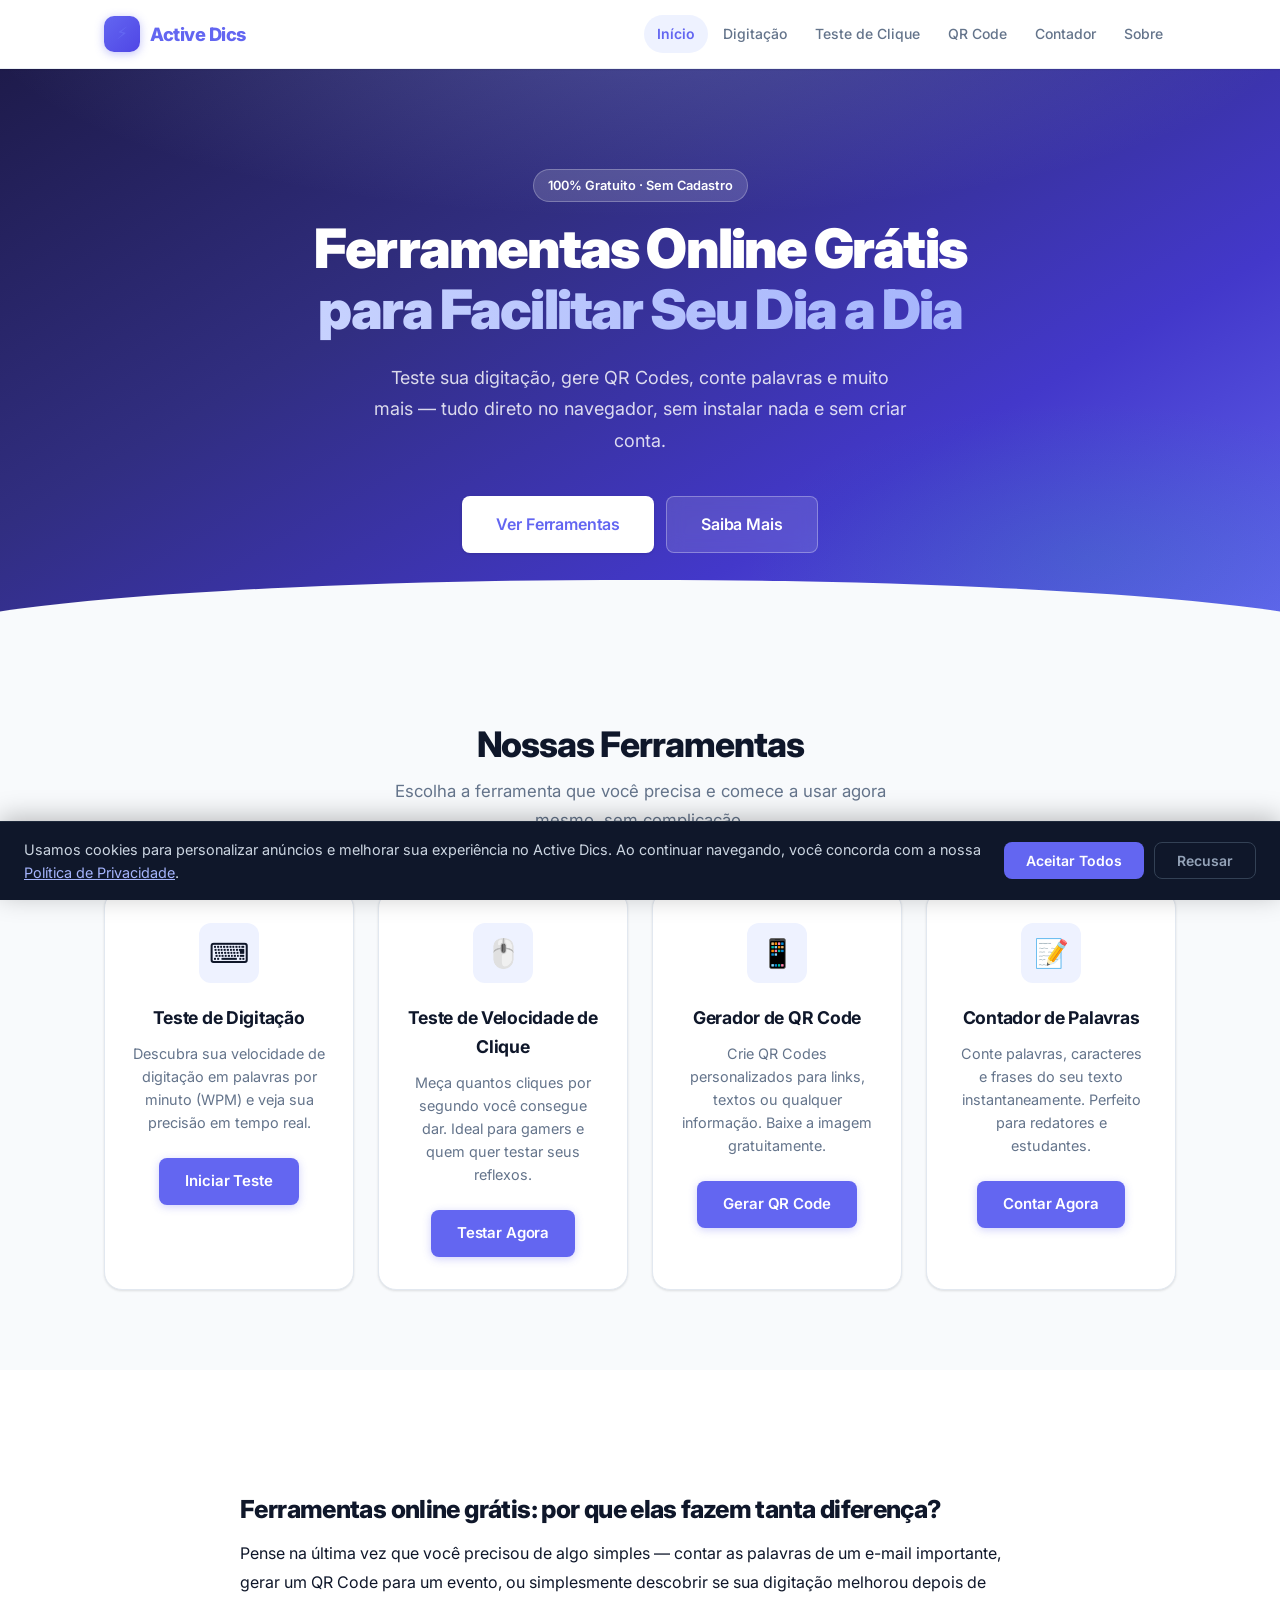
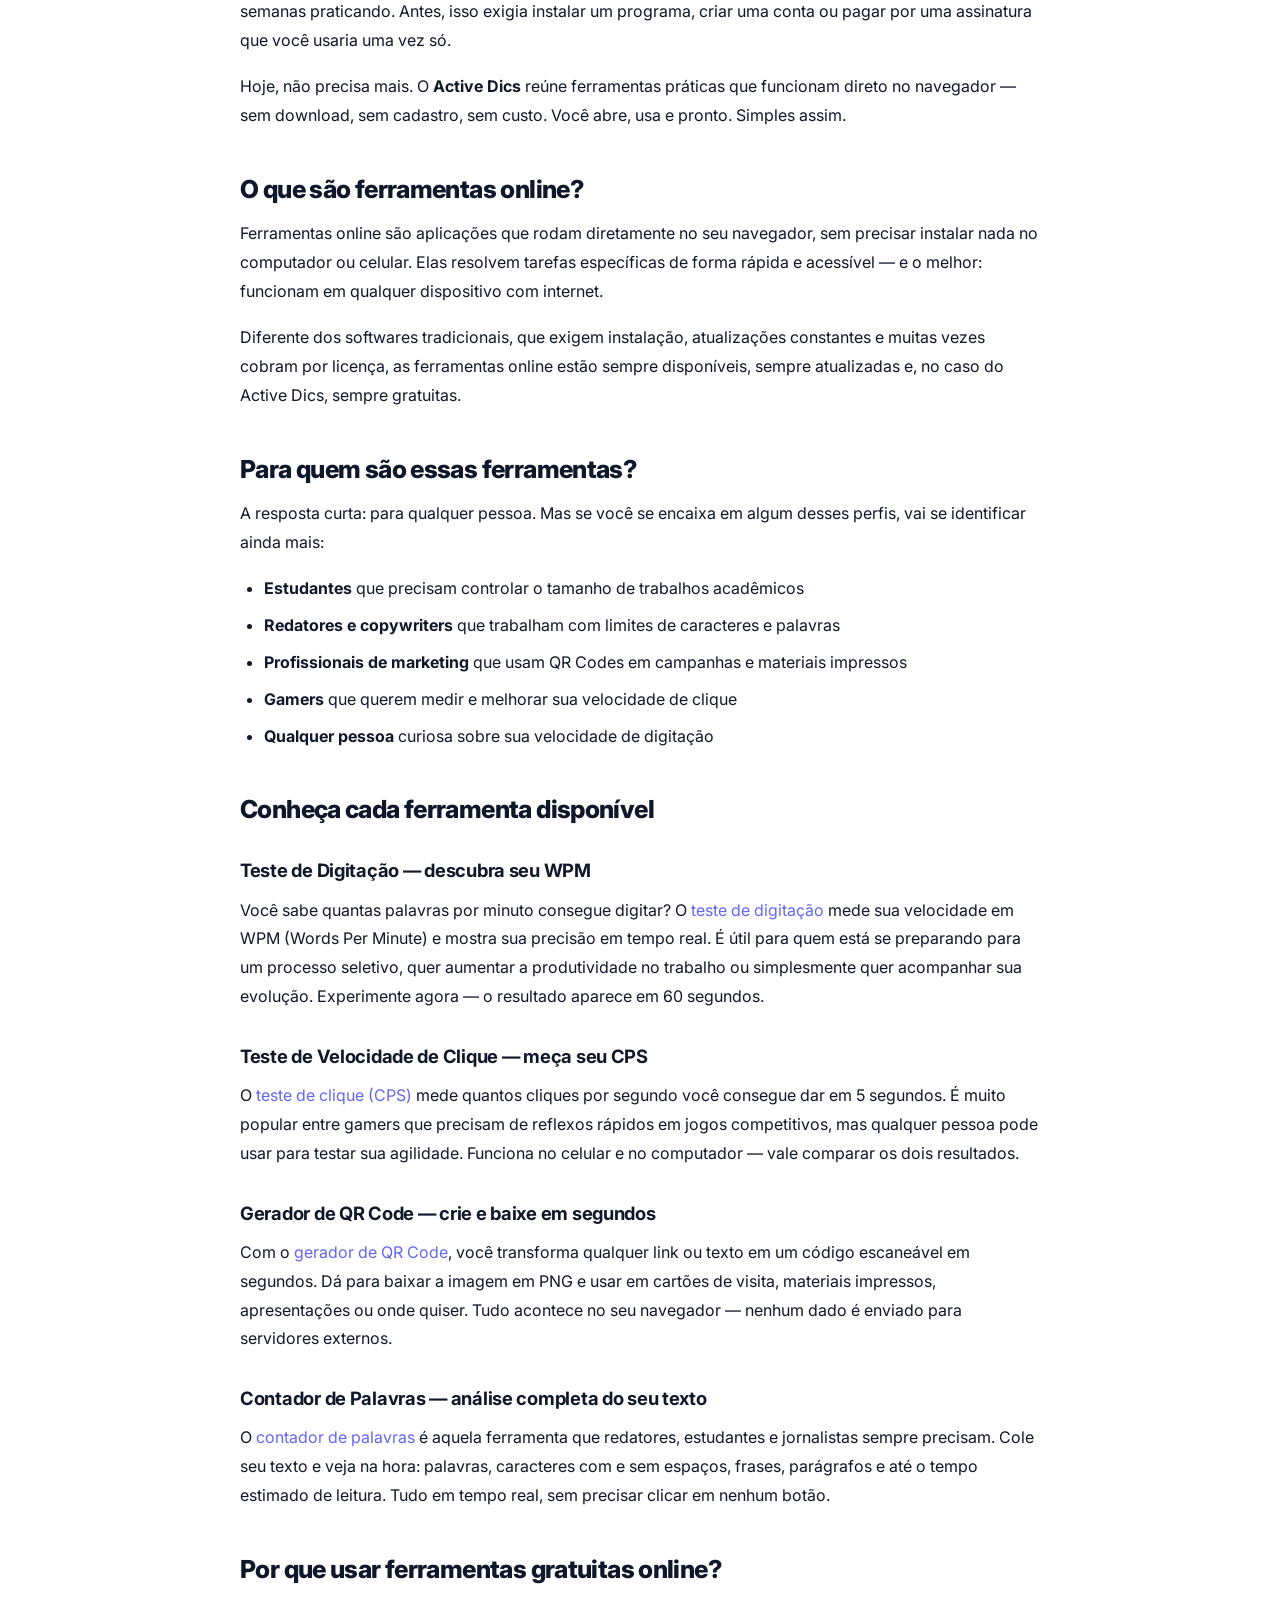
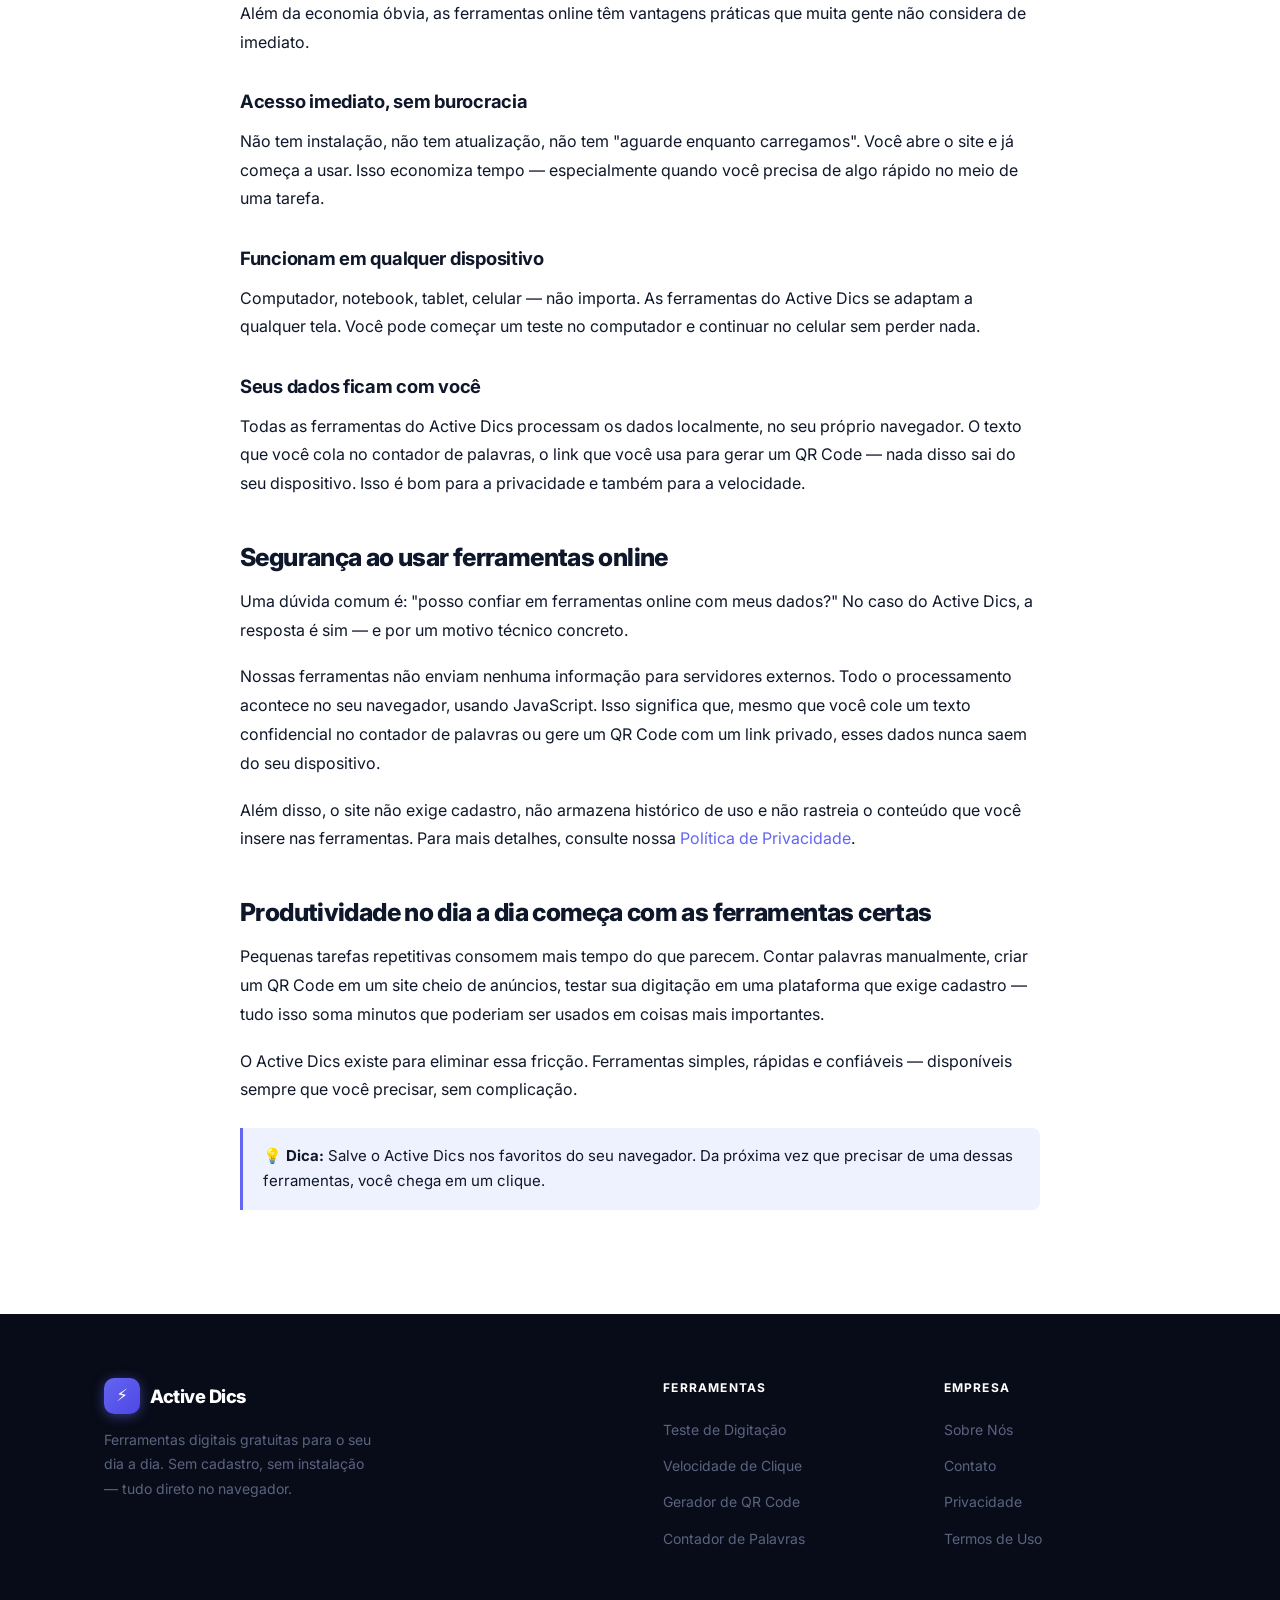
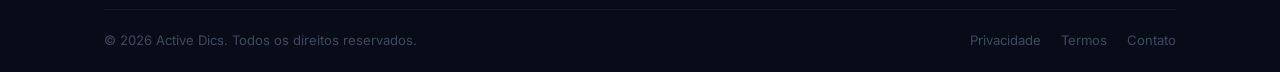
==== commit 1f2afe37: "melhoria no estilo e melhoria nas ferramentas de SEO." ====
--- a/index.html
+++ b/index.html
@@ -1,10 +1,19 @@
 <!DOCTYPE html>
 <html lang="pt-BR">
 <head>
+  <!-- Google tag (gtag.js) -->
+<script async src="https://www.googletagmanager.com/gtag/js?id=G-C83TTGNMTG"></script>
+<script>
+  window.dataLayer = window.dataLayer || [];
+  function gtag(){dataLayer.push(arguments);}
+  gtag('js', new Date());
+
+  gtag('config', 'G-C83TTGNMTG');
+</script>
   <meta charset="UTF-8" />
   <meta name="viewport" content="width=device-width, initial-scale=1.0" />
-  <title>Active Dics — Ferramentas Digitais Gratuitas para o Dia a Dia</title>
-  <meta name="description" content="Teste sua velocidade de digitação, gere QR Codes, conte palavras e muito mais. Ferramentas gratuitas que funcionam direto no navegador, sem cadastro e sem instalação." />
+  <title>Ferramentas Online Grátis para Facilitar Seu Dia a Dia | Active Dics</title>
+  <meta name="description" content="Acesse ferramentas digitais gratuitas: teste de digitação, gerador de QR Code, contador de palavras e teste de clique. Tudo no navegador, sem cadastro e sem instalar nada." />
   <meta name="keywords" content="ferramentas online grátis, teste de digitação, gerador de qr code, contador de palavras, teste de clique, activedics" />
   <meta name="robots" content="index, follow" />
   <link rel="canonical" href="https://activedics.com/" />
@@ -13,6 +22,8 @@
   <meta property="og:type" content="website" />
   <meta property="og:url" content="https://activedics.com/" />
   <link rel="stylesheet" href="css/style.css" />
+  <meta name="google-adsense-account" content="ca-pub-3918472319800821" />
+  <script async src="https://pagead2.googlesyndication.com/pagead/js/adsbygoogle.js?client=ca-pub-3918472319800821" crossorigin="anonymous"></script>
 </head>
 <body>
 
@@ -22,8 +33,8 @@
   <section class="hero">
     <div class="container">
       <span class="badge badge-white">100% Gratuito · Sem Cadastro</span>
-      <h1>Ferramentas Digitais Grátis<br><em>para o Dia a Dia</em></h1>
-      <p>Tudo o que você precisa em um só lugar. Ferramentas práticas, rápidas e fáceis de usar — direto no seu navegador, sem instalar nada.</p>
+      <h1>Ferramentas Online Grátis<br><em>para Facilitar Seu Dia a Dia</em></h1>
+      <p>Teste sua digitação, gere QR Codes, conte palavras e muito mais — tudo direto no navegador, sem instalar nada e sem criar conta.</p>
       <div class="hero-actions">
         <a href="#ferramentas" class="btn btn-primary btn-lg">Ver Ferramentas</a>
         <a href="sobre.html" class="btn btn-ghost-white btn-lg">Saiba Mais</a>
@@ -77,41 +88,67 @@
     <div class="container">
       <div class="seo-content">
 
-        <h2>Por que usar ferramentas online no dia a dia?</h2>
-        <p>Sabe aquela situação em que você precisa contar as palavras de um texto rapidinho, gerar um QR Code para um cartão de visita ou descobrir se sua digitação melhorou depois de semanas praticando? Antes, isso exigia instalar um programa, criar uma conta ou pagar por uma assinatura. Hoje, não precisa mais.</p>
+        <h2>Ferramentas online grátis: por que elas fazem tanta diferença?</h2>
+        <p>Pense na última vez que você precisou de algo simples — contar as palavras de um e-mail importante, gerar um QR Code para um evento, ou simplesmente descobrir se sua digitação melhorou depois de semanas praticando. Antes, isso exigia instalar um programa, criar uma conta ou pagar por uma assinatura que você usaria uma vez só.</p>
 
-        <p>O <strong>Active Dics</strong> nasceu exatamente para resolver esse tipo de coisa. Reunimos ferramentas práticas que funcionam direto no navegador — sem download, sem cadastro, sem custo. Você abre, usa e pronto.</p>
+        <p>Hoje, não precisa mais. O <strong>Active Dics</strong> reúne ferramentas práticas que funcionam direto no navegador — sem download, sem cadastro, sem custo. Você abre, usa e pronto. Simples assim.</p>
 
-        <h2>O que você encontra aqui</h2>
-        <p>Cada ferramenta foi pensada para resolver um problema real, de forma simples e sem enrolação. Veja o que está disponível:</p>
+        <h2>O que são ferramentas online?</h2>
+        <p>Ferramentas online são aplicações que rodam diretamente no seu navegador, sem precisar instalar nada no computador ou celular. Elas resolvem tarefas específicas de forma rápida e acessível — e o melhor: funcionam em qualquer dispositivo com internet.</p>
 
-        <h3>Teste de Digitação</h3>
-        <p>Quer saber quantas palavras por minuto você digita? O <a href="teste-digitacao.html">teste de digitação</a> mede sua velocidade em WPM e mostra sua precisão em tempo real. É útil tanto para quem está se preparando para um processo seletivo quanto para quem simplesmente quer acompanhar sua evolução ao longo do tempo.</p>
+        <p>Diferente dos softwares tradicionais, que exigem instalação, atualizações constantes e muitas vezes cobram por licença, as ferramentas online estão sempre disponíveis, sempre atualizadas e, no caso do Active Dics, sempre gratuitas.</p>
 
-        <h3>Teste de Velocidade de Clique</h3>
-        <p>O <a href="teste-clique.html">teste de clique (CPS)</a> mede quantos cliques por segundo você consegue dar em 5 segundos. Muito usado por gamers, mas também por qualquer pessoa curiosa sobre seus próprios reflexos. É rápido, divertido e funciona no celular também.</p>
-
-        <h3>Gerador de QR Code</h3>
-        <p>Com o <a href="gerador-qrcode.html">gerador de QR Code</a>, você transforma qualquer link ou texto em um código escaneável em segundos. Dá para baixar a imagem em PNG e usar em cartões de visita, materiais impressos, apresentações — onde quiser.</p>
-
-        <h3>Contador de Palavras</h3>
-        <p>O <a href="contador-palavras.html">contador de palavras</a> é aquela ferramenta que redatores, estudantes e jornalistas sempre precisam. Cole seu texto e veja na hora: palavras, caracteres, frases, parágrafos e até o tempo estimado de leitura.</p>
-
-        <h2>Simples, rápido e sem complicação</h2>
-        <p>Todas as ferramentas do Active Dics funcionam 100% no seu navegador. Isso significa que nenhum dado que você digita aqui sai do seu dispositivo — o que é ótimo tanto para a privacidade quanto para a velocidade.</p>
-
-        <p>Não importa se você está no computador, no celular ou no tablet: o site se adapta a qualquer tela. E como não tem cadastro obrigatório, você começa a usar em segundos.</p>
+        <h2>Para quem são essas ferramentas?</h2>
+        <p>A resposta curta: para qualquer pessoa. Mas se você se encaixa em algum desses perfis, vai se identificar ainda mais:</p>
 
         <ul>
-          <li>Interface limpa, sem anúncios intrusivos ou pop-ups</li>
-          <li>Ferramentas testadas nos principais navegadores</li>
-          <li>Design responsivo — funciona bem no celular e no desktop</li>
-          <li>Seus dados ficam no seu dispositivo, não em servidores externos</li>
-          <li>Novas ferramentas sendo adicionadas regularmente</li>
+          <li><strong>Estudantes</strong> que precisam controlar o tamanho de trabalhos acadêmicos</li>
+          <li><strong>Redatores e copywriters</strong> que trabalham com limites de caracteres e palavras</li>
+          <li><strong>Profissionais de marketing</strong> que usam QR Codes em campanhas e materiais impressos</li>
+          <li><strong>Gamers</strong> que querem medir e melhorar sua velocidade de clique</li>
+          <li><strong>Qualquer pessoa</strong> curiosa sobre sua velocidade de digitação</li>
         </ul>
 
+        <h2>Conheça cada ferramenta disponível</h2>
+
+        <h3>Teste de Digitação — descubra seu WPM</h3>
+        <p>Você sabe quantas palavras por minuto consegue digitar? O <a href="teste-digitacao.html">teste de digitação</a> mede sua velocidade em WPM (Words Per Minute) e mostra sua precisão em tempo real. É útil para quem está se preparando para um processo seletivo, quer aumentar a produtividade no trabalho ou simplesmente quer acompanhar sua evolução. Experimente agora — o resultado aparece em 60 segundos.</p>
+
+        <h3>Teste de Velocidade de Clique — meça seu CPS</h3>
+        <p>O <a href="teste-clique.html">teste de clique (CPS)</a> mede quantos cliques por segundo você consegue dar em 5 segundos. É muito popular entre gamers que precisam de reflexos rápidos em jogos competitivos, mas qualquer pessoa pode usar para testar sua agilidade. Funciona no celular e no computador — vale comparar os dois resultados.</p>
+
+        <h3>Gerador de QR Code — crie e baixe em segundos</h3>
+        <p>Com o <a href="gerador-qrcode.html">gerador de QR Code</a>, você transforma qualquer link ou texto em um código escaneável em segundos. Dá para baixar a imagem em PNG e usar em cartões de visita, materiais impressos, apresentações ou onde quiser. Tudo acontece no seu navegador — nenhum dado é enviado para servidores externos.</p>
+
+        <h3>Contador de Palavras — análise completa do seu texto</h3>
+        <p>O <a href="contador-palavras.html">contador de palavras</a> é aquela ferramenta que redatores, estudantes e jornalistas sempre precisam. Cole seu texto e veja na hora: palavras, caracteres com e sem espaços, frases, parágrafos e até o tempo estimado de leitura. Tudo em tempo real, sem precisar clicar em nenhum botão.</p>
+
+        <h2>Por que usar ferramentas gratuitas online?</h2>
+        <p>Além da economia óbvia, as ferramentas online têm vantagens práticas que muita gente não considera de imediato.</p>
+
+        <h3>Acesso imediato, sem burocracia</h3>
+        <p>Não tem instalação, não tem atualização, não tem "aguarde enquanto carregamos". Você abre o site e já começa a usar. Isso economiza tempo — especialmente quando você precisa de algo rápido no meio de uma tarefa.</p>
+
+        <h3>Funcionam em qualquer dispositivo</h3>
+        <p>Computador, notebook, tablet, celular — não importa. As ferramentas do Active Dics se adaptam a qualquer tela. Você pode começar um teste no computador e continuar no celular sem perder nada.</p>
+
+        <h3>Seus dados ficam com você</h3>
+        <p>Todas as ferramentas do Active Dics processam os dados localmente, no seu próprio navegador. O texto que você cola no contador de palavras, o link que você usa para gerar um QR Code — nada disso sai do seu dispositivo. Isso é bom para a privacidade e também para a velocidade.</p>
+
+        <h2>Segurança ao usar ferramentas online</h2>
+        <p>Uma dúvida comum é: "posso confiar em ferramentas online com meus dados?" No caso do Active Dics, a resposta é sim — e por um motivo técnico concreto.</p>
+
+        <p>Nossas ferramentas não enviam nenhuma informação para servidores externos. Todo o processamento acontece no seu navegador, usando JavaScript. Isso significa que, mesmo que você cole um texto confidencial no contador de palavras ou gere um QR Code com um link privado, esses dados nunca saem do seu dispositivo.</p>
+
+        <p>Além disso, o site não exige cadastro, não armazena histórico de uso e não rastreia o conteúdo que você insere nas ferramentas. Para mais detalhes, consulte nossa <a href="privacidade.html">Política de Privacidade</a>.</p>
+
+        <h2>Produtividade no dia a dia começa com as ferramentas certas</h2>
+        <p>Pequenas tarefas repetitivas consomem mais tempo do que parecem. Contar palavras manualmente, criar um QR Code em um site cheio de anúncios, testar sua digitação em uma plataforma que exige cadastro — tudo isso soma minutos que poderiam ser usados em coisas mais importantes.</p>
+
+        <p>O Active Dics existe para eliminar essa fricção. Ferramentas simples, rápidas e confiáveis — disponíveis sempre que você precisar, sem complicação.</p>
+
         <div class="info-box">
-          💡 <strong>Dica:</strong> Salve o Active Dics nos favoritos do seu navegador para ter acesso rápido sempre que precisar.
+          💡 <strong>Dica:</strong> Salve o Active Dics nos favoritos do seu navegador. Da próxima vez que precisar de uma dessas ferramentas, você chega em um clique.
         </div>
 
       </div>
@@ -122,5 +159,6 @@
 
   <script src="js/components.js"></script>
   <script src="js/main.js"></script>
+  <script src="js/cookies.js"></script>
 </body>
 </html>
--- a/css/style.css
+++ b/css/style.css
@@ -798,3 +798,144 @@
   .hero-actions { flex-direction: column; align-items: center; }
   .hero-actions .btn { width: 100%; max-width: 280px; justify-content: center; }
 }
+
+/* ===========================
+   Banner de Cookies (LGPD)
+   =========================== */
+#cookie-banner {
+  position: fixed;
+  bottom: 0;
+  left: 0;
+  right: 0;
+  z-index: 9999;
+  background: #0f172a;
+  color: #e2e8f0;
+  padding: 16px 24px;
+  display: flex;
+  align-items: center;
+  justify-content: space-between;
+  gap: 20px;
+  flex-wrap: wrap;
+  box-shadow: 0 -4px 24px rgba(0,0,0,0.25);
+  transform: translateY(100%);
+  opacity: 0;
+  transition: transform 0.4s cubic-bezier(0.4,0,0.2,1), opacity 0.4s ease;
+  border-top: 1px solid #1e293b;
+}
+
+#cookie-banner p {
+  margin: 0;
+  font-size: 0.9rem;
+  line-height: 1.6;
+  flex: 1;
+  min-width: 240px;
+  color: #cbd5e1;
+}
+
+#cookie-banner p a {
+  color: #a5b4fc;
+  text-decoration: underline;
+}
+#cookie-banner p a:hover { color: #c7d2fe; }
+
+.cookie-actions {
+  display: flex;
+  gap: 10px;
+  flex-shrink: 0;
+  flex-wrap: wrap;
+}
+
+#cookie-accept {
+  background: var(--primary);
+  color: white;
+  border: none;
+  padding: 9px 22px;
+  border-radius: var(--radius-sm);
+  font-size: 0.875rem;
+  font-weight: 600;
+  font-family: var(--font);
+  cursor: pointer;
+  transition: background var(--t), transform var(--t);
+}
+#cookie-accept:hover { background: var(--primary-dark); transform: translateY(-1px); }
+
+#cookie-decline {
+  background: transparent;
+  color: #94a3b8;
+  border: 1.5px solid #334155;
+  padding: 9px 22px;
+  border-radius: var(--radius-sm);
+  font-size: 0.875rem;
+  font-weight: 600;
+  font-family: var(--font);
+  cursor: pointer;
+  transition: all var(--t);
+}
+#cookie-decline:hover { border-color: #64748b; color: #e2e8f0; }
+
+@media (max-width: 600px) {
+  #cookie-banner { flex-direction: column; align-items: flex-start; padding: 16px; }
+  .cookie-actions { width: 100%; }
+  #cookie-accept, #cookie-decline { flex: 1; text-align: center; }
+}
+
+/* ===========================
+   Author Box (E-E-A-T)
+   =========================== */
+.author-box {
+  display: flex;
+  align-items: center;
+  gap: 18px;
+  background: var(--bg-alt);
+  border: 1px solid var(--border);
+  border-radius: var(--radius-lg);
+  padding: 24px 28px;
+  margin: 40px 0 0;
+}
+
+.author-box-avatar {
+  width: 56px;
+  height: 56px;
+  background: linear-gradient(135deg, var(--primary), var(--primary-dark));
+  border-radius: 50%;
+  display: flex;
+  align-items: center;
+  justify-content: center;
+  font-size: 1.5rem;
+  flex-shrink: 0;
+  box-shadow: 0 2px 10px rgba(99,102,241,0.3);
+}
+
+.author-box-info { flex: 1; }
+
+.author-box-info strong {
+  display: block;
+  font-size: 0.95rem;
+  font-weight: 700;
+  color: var(--text);
+  margin-bottom: 4px;
+}
+
+.author-box-info span {
+  font-size: 0.85rem;
+  color: var(--text-muted);
+  line-height: 1.5;
+}
+
+.author-box-badge {
+  display: inline-flex;
+  align-items: center;
+  gap: 5px;
+  background: var(--primary-light);
+  color: var(--primary);
+  font-size: 0.75rem;
+  font-weight: 600;
+  padding: 3px 10px;
+  border-radius: var(--radius-full);
+  margin-top: 6px;
+}
+
+@media (max-width: 480px) {
+  .author-box { flex-direction: column; text-align: center; }
+  .author-box-badge { margin: 6px auto 0; }
+}
